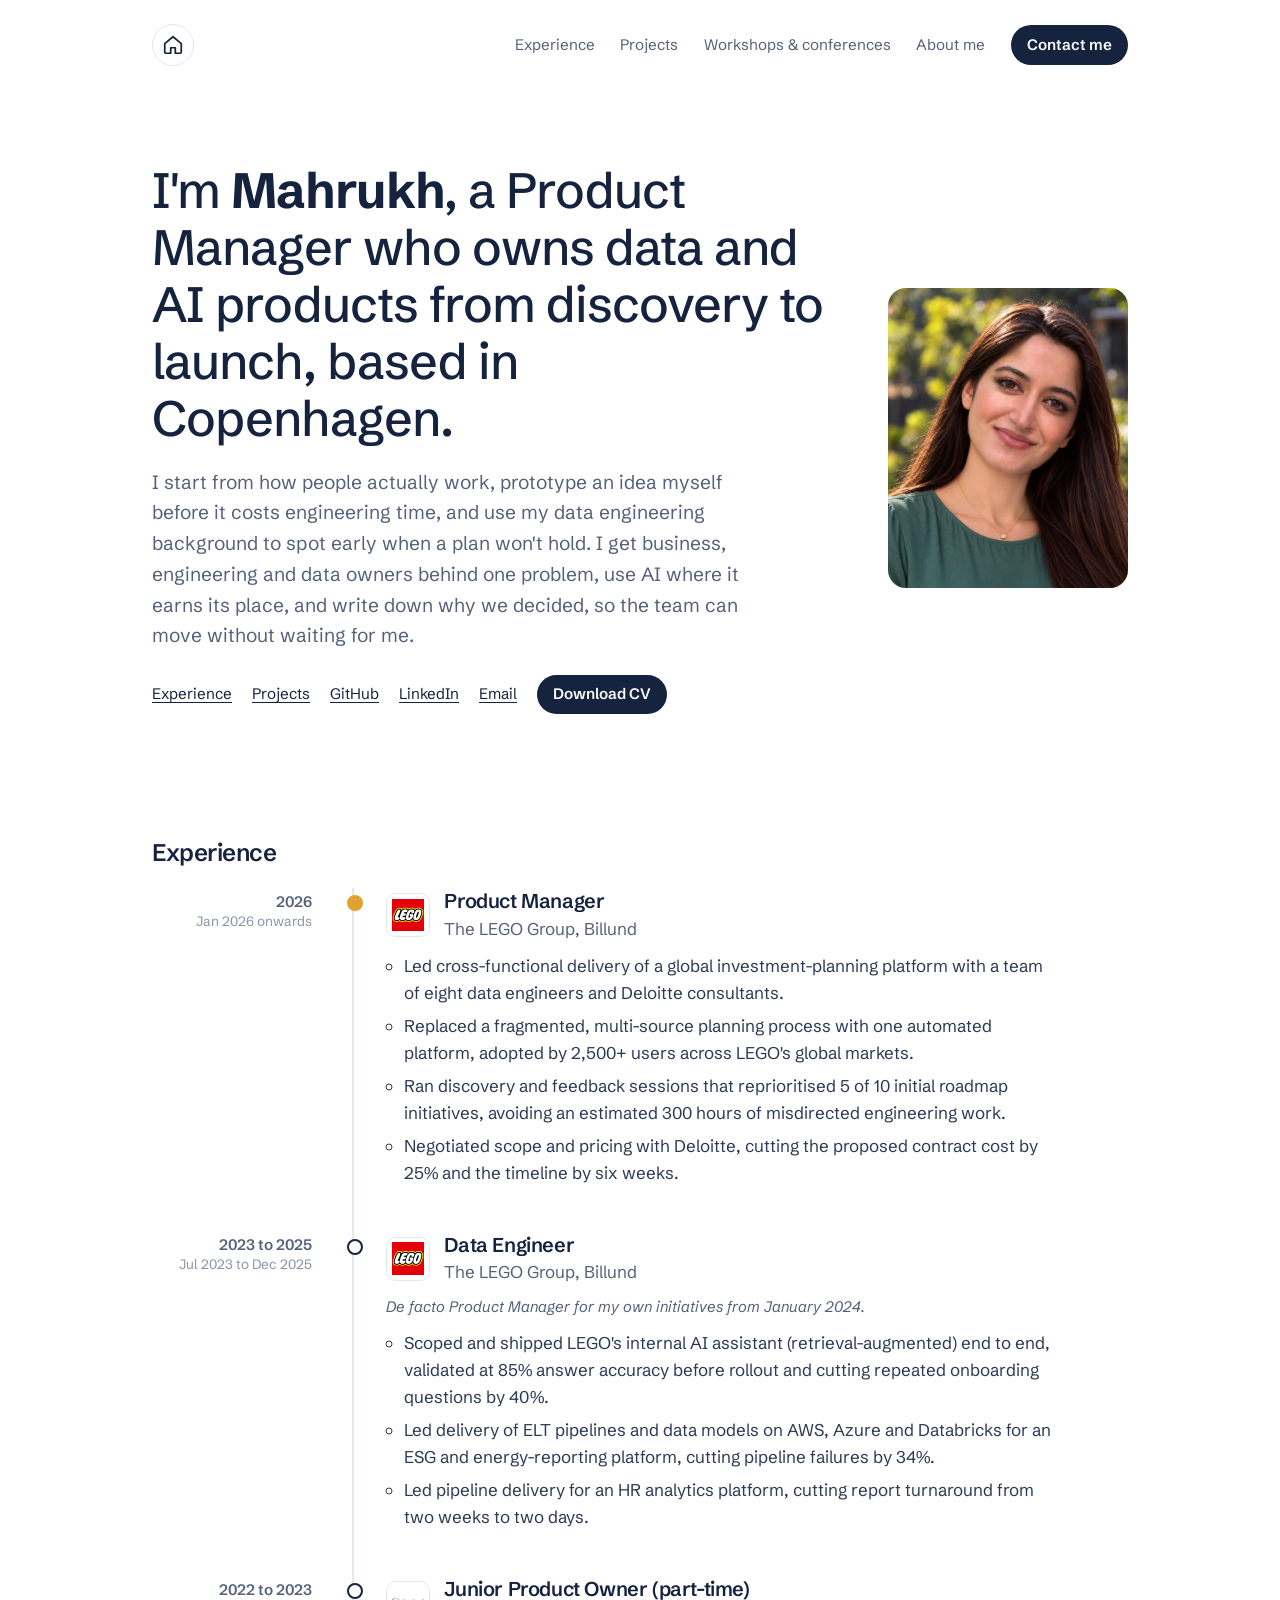
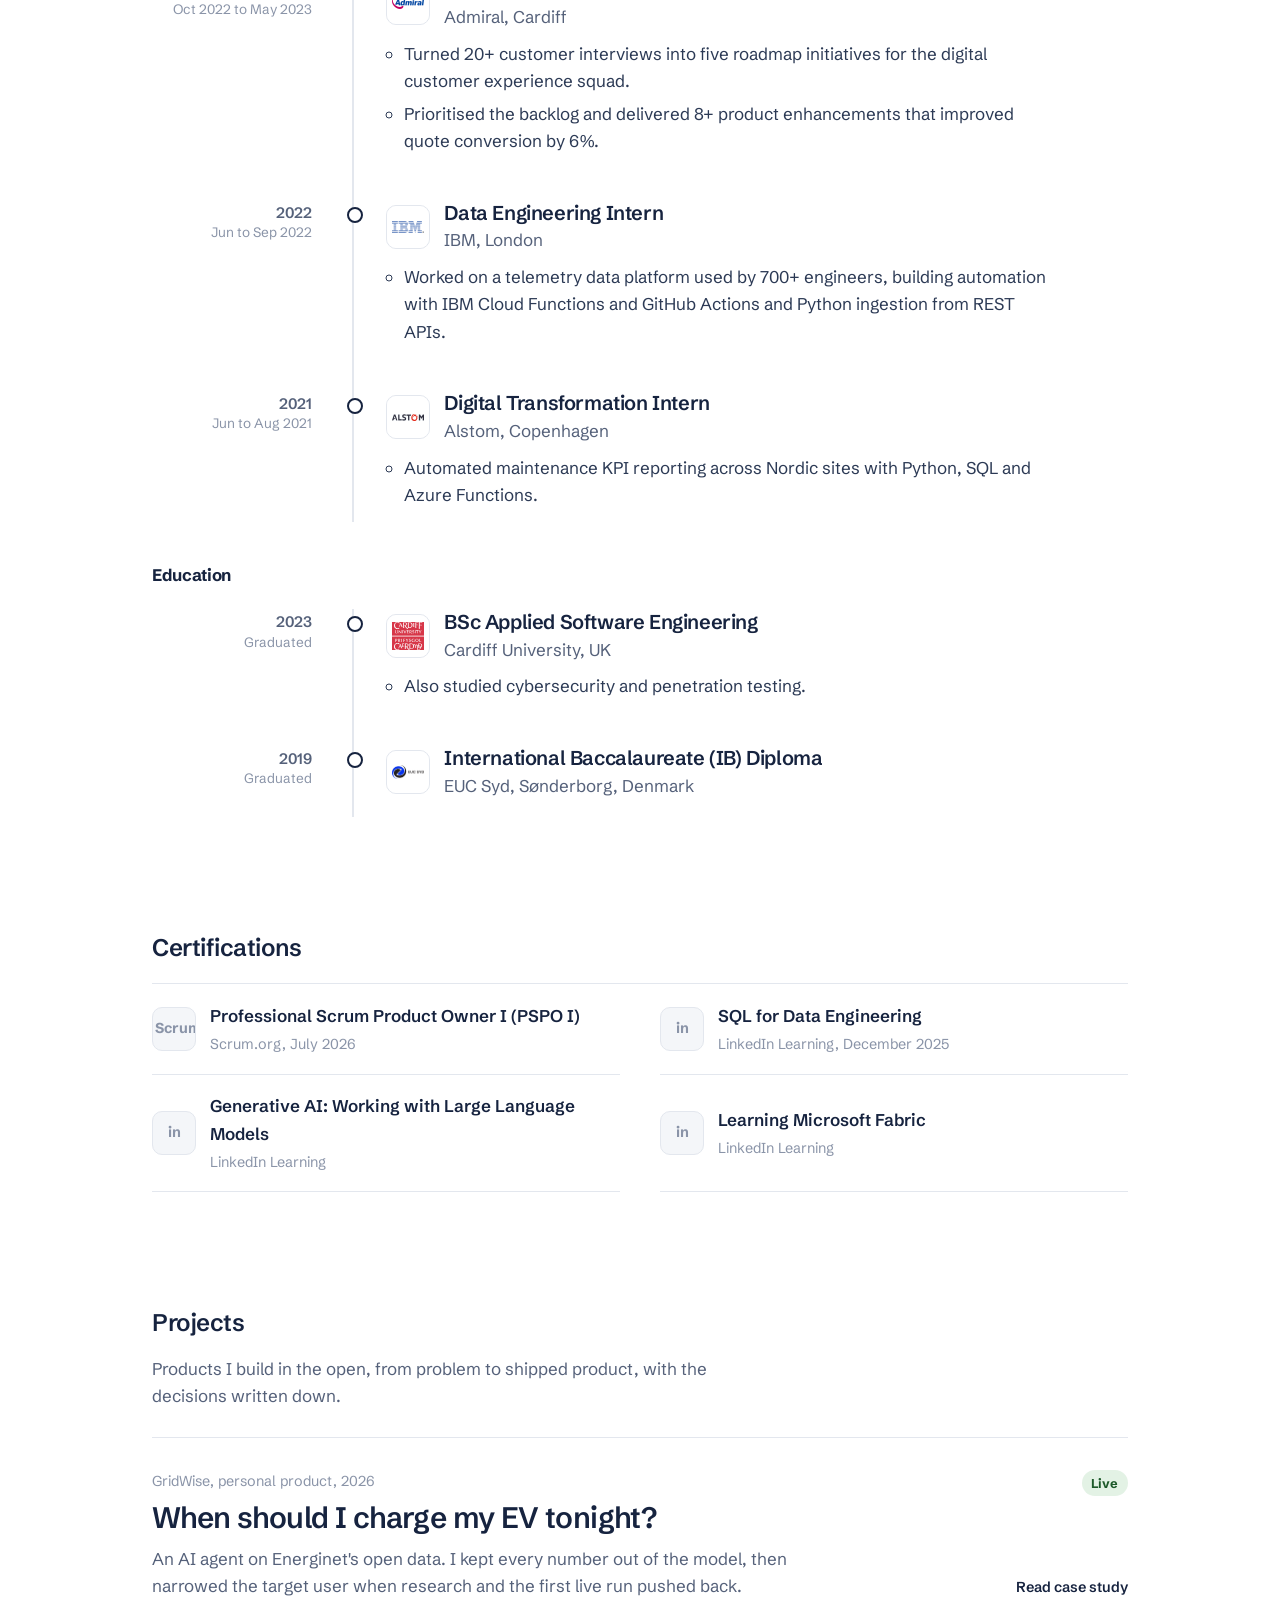
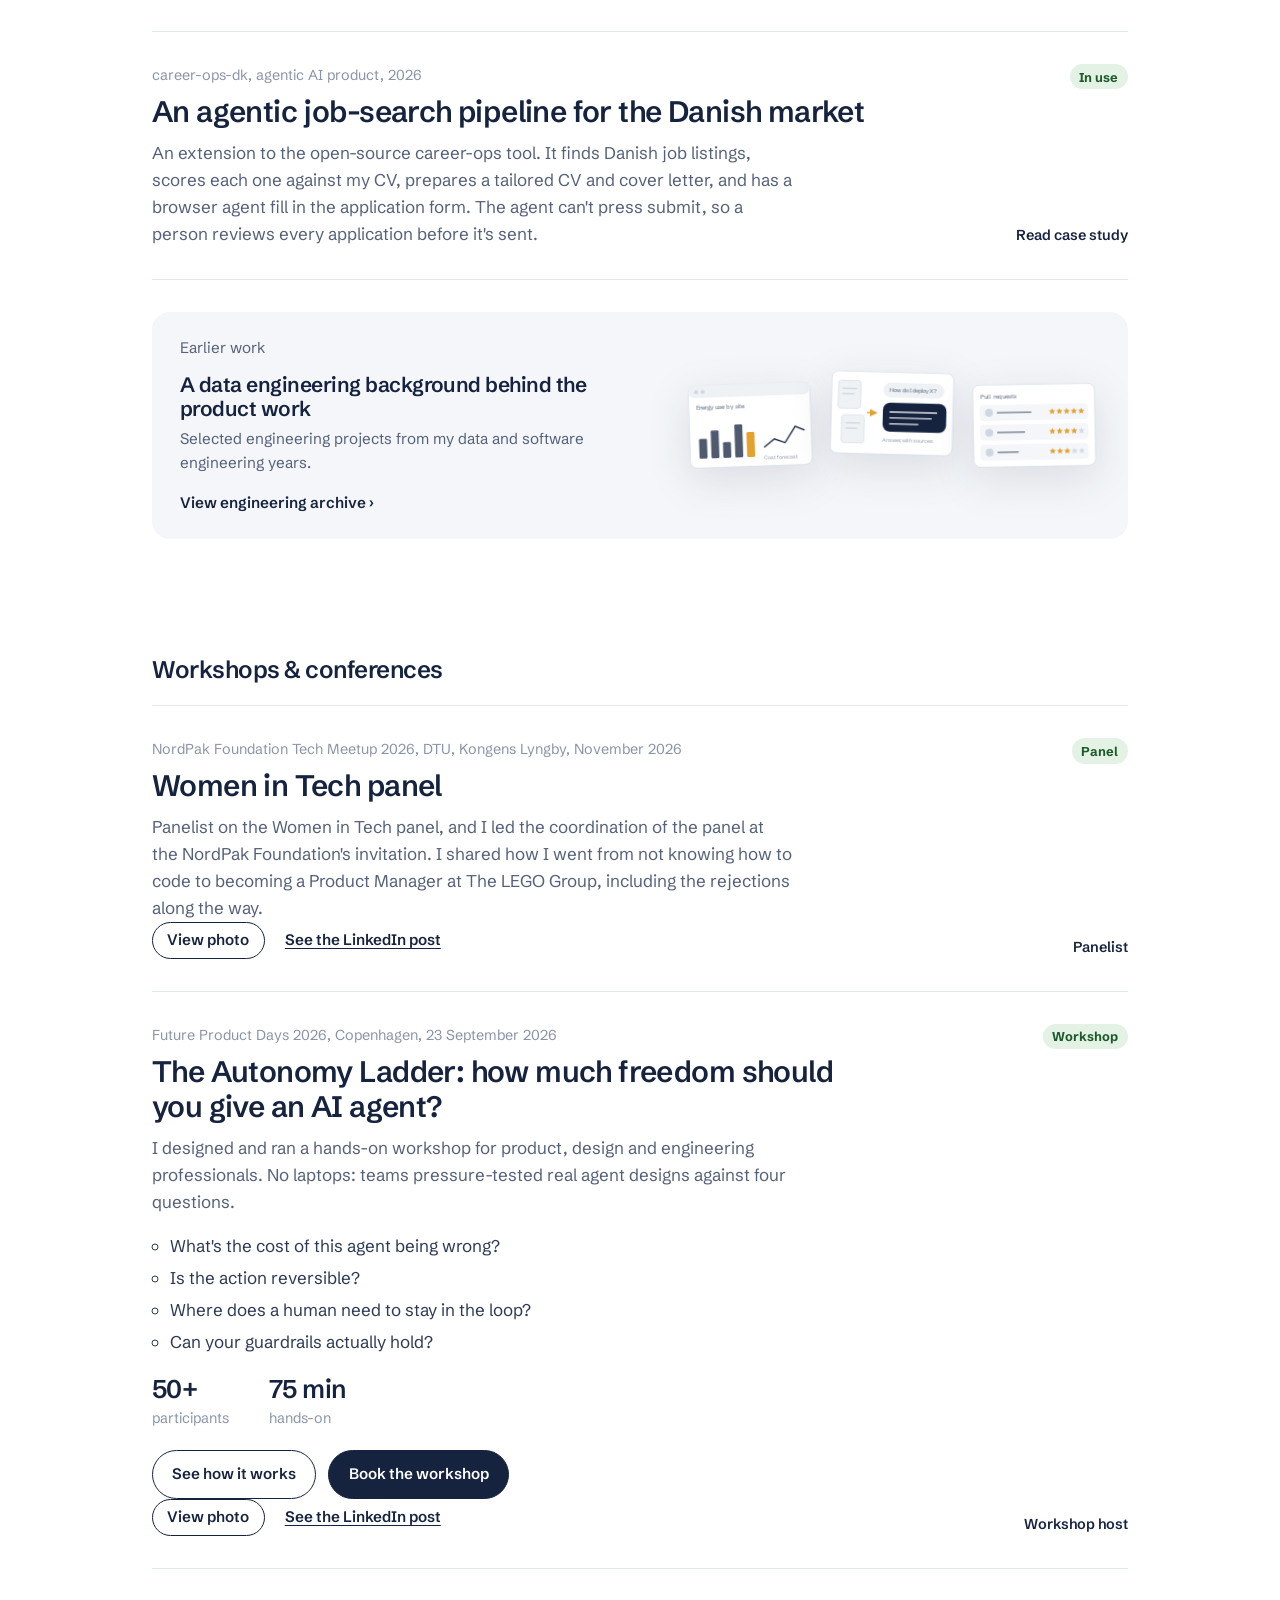
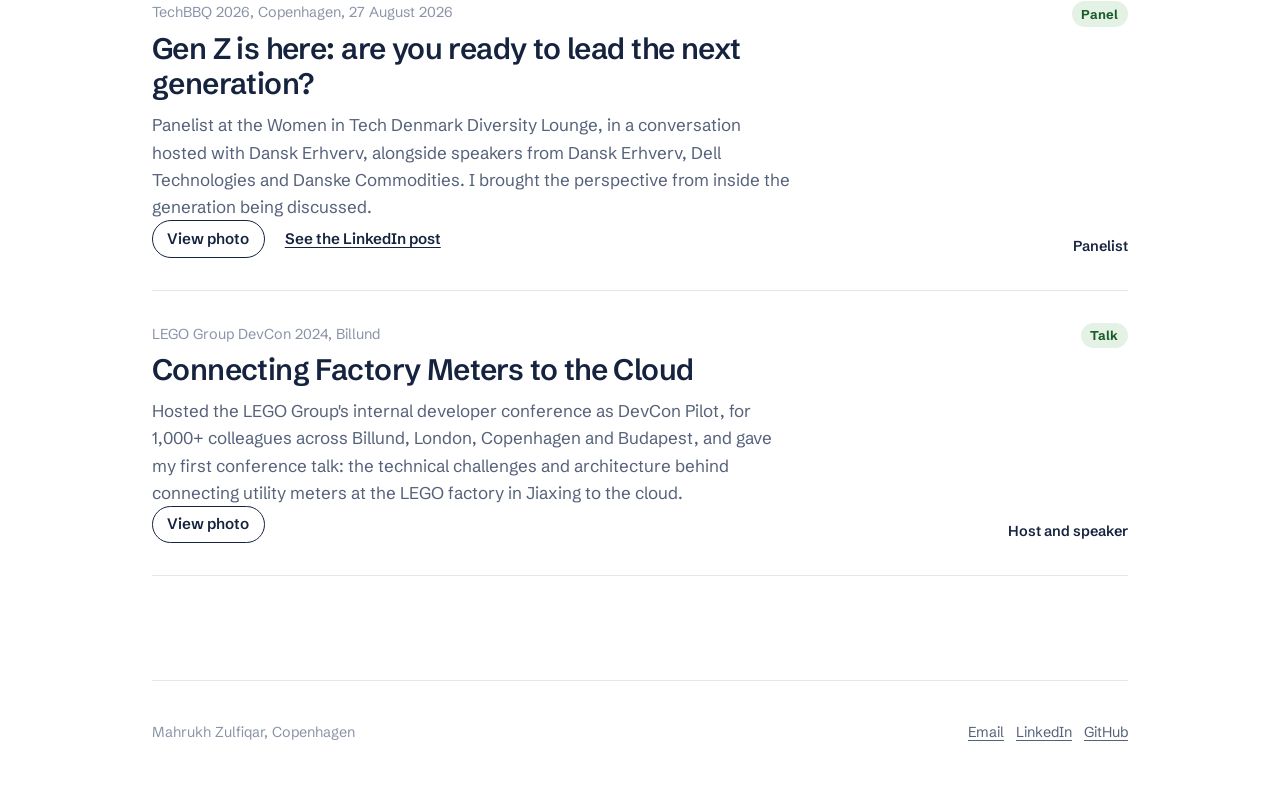
==== index.html @ 66b90000 "Event photos open on click" ====
<!DOCTYPE html>
<html lang="en">
<head>
<meta charset="utf-8">
<meta name="viewport" content="width=device-width, initial-scale=1">
<title>Mahrukh Zulfiqar, Product Manager</title>
<meta name="description" content="Mahrukh Zulfiqar: Product Manager who owns data and AI products from discovery to launch, based in Copenhagen.">
<link rel="preconnect" href="https://fonts.googleapis.com">
<link rel="preconnect" href="https://fonts.gstatic.com" crossorigin>
<link href="https://fonts.googleapis.com/css2?family=Schibsted+Grotesk:wght@400;500;600;700&display=swap" rel="stylesheet">
<link rel="stylesheet" href="style.css?v=18">
</head>
<body>
<div class="wrap">
<header class="site-head">
  <a class="home" href="index.html" aria-label="Home, Mahrukh Zulfiqar" title="Home"><svg viewBox="0 0 24 24" width="22" height="22" aria-hidden="true"><path d="M3 10.5 12 3l9 7.5V20a1 1 0 0 1-1 1h-5.5v-6h-5v6H4a1 1 0 0 1-1-1z" fill="none" stroke="currentColor" stroke-width="1.9" stroke-linejoin="round"/></svg></a>
  <nav aria-label="Main">
    <a href="index.html#experience">Experience</a>
    <a href="index.html#projects">Projects</a>
    <a href="index.html#conferences">Workshops &amp; conferences</a>
    <a href="about.html">About me</a>
    <a class="pill" href="contact.html">Contact me</a>
  </nav>
</header>
<main>
<div class="intro">
  <div>
    <h1>I'm <strong>Mahrukh</strong>, a Product Manager who owns data and AI products from discovery to launch, based in Copenhagen.</h1>
    <p>I start from how people actually work, prototype an idea myself before it costs engineering time, and use my data engineering background to spot early when a plan won't hold. I get business, engineering and data owners behind one problem, use AI where it earns its place, and write down why we decided, so the team can move without waiting for me.</p>
    <div class="social">
      <a href="#experience">Experience</a>
      <a href="#projects">Projects</a>
      <a href="https://github.com/mahrukhzulfiqar">GitHub</a>
      <a href="https://www.linkedin.com/in/mahrukhzulfiqar/">LinkedIn</a>
      <a href="mailto:mahrukzulfiqar@gmail.com">Email</a>
      <a class="cv-btn" href="cv/Mahrukh_Zulfiqar_CV.pdf" download="Mahrukh_Zulfiqar_CV.pdf">Download CV</a>
    </div>
  </div>
  <div class="portrait">
    <img src="img/mahrukh.jpg" alt="Portrait of Mahrukh Zulfiqar" onerror="this.replaceWith(Object.assign(document.createElement('span'),{className:'initials',textContent:'MZ'}))">
  </div>
</div>


<section id="experience" aria-labelledby="exp-h">
  <div class="section-title"><h2 id="exp-h">Experience</h2></div>
  <ol class="cv">
    <li class="now">
      <div class="when">2026<span>Jan 2026 onwards</span></div>
      <div class="what">
        <div class="role-head"><span class="logo" aria-hidden="true"><img src="img/logos/lego.png" alt="" onerror="this.remove()"><span class="logo-txt">LEGO</span></span><div><h3>Product Manager</h3>
        <p class="org">The LEGO Group, Billund</p></div></div>
        <ul><li>Led cross-functional delivery of a global investment-planning platform with a team of eight data engineers and Deloitte consultants.</li><li>Replaced a fragmented, multi-source planning process with one automated platform, adopted by 2,500+ users across LEGO's global markets.</li><li>Ran discovery and feedback sessions that reprioritised 5 of 10 initial roadmap initiatives, avoiding an estimated 300 hours of misdirected engineering work.</li><li>Negotiated scope and pricing with Deloitte, cutting the proposed contract cost by 25% and the timeline by six weeks.</li></ul>
      </div>
    </li>
    <li>
      <div class="when">2023 to 2025<span>Jul 2023 to Dec 2025</span></div>
      <div class="what">
        <div class="role-head"><span class="logo" aria-hidden="true"><img src="img/logos/lego.png" alt="" onerror="this.remove()"><span class="logo-txt">LEGO</span></span><div><h3>Data Engineer</h3>
        <p class="org">The LEGO Group, Billund</p></div></div>
        <p class="note">De facto Product Manager for my own initiatives from January 2024.</p><ul><li>Scoped and shipped LEGO's internal AI assistant (retrieval-augmented) end to end, validated at 85% answer accuracy before rollout and cutting repeated onboarding questions by 40%.</li><li>Led delivery of ELT pipelines and data models on AWS, Azure and Databricks for an ESG and energy-reporting platform, cutting pipeline failures by 34%.</li><li>Led pipeline delivery for an HR analytics platform, cutting report turnaround from two weeks to two days.</li></ul>
      </div>
    </li>
    <li>
      <div class="when">2022 to 2023<span>Oct 2022 to May 2023</span></div>
      <div class="what">
        <div class="role-head"><span class="logo" aria-hidden="true"><img src="img/logos/admiral.png" alt="" onerror="this.remove()"><span class="logo-txt">Admiral</span></span><div><h3>Junior Product Owner (part-time)</h3>
        <p class="org">Admiral, Cardiff</p></div></div>
        <ul><li>Turned 20+ customer interviews into five roadmap initiatives for the digital customer experience squad.</li><li>Prioritised the backlog and delivered 8+ product enhancements that improved quote conversion by 6%.</li></ul>
      </div>
    </li>
    <li>
      <div class="when">2022<span>Jun to Sep 2022</span></div>
      <div class="what">
        <div class="role-head"><span class="logo" aria-hidden="true"><img src="img/logos/ibm.png" alt="" onerror="this.remove()"><span class="logo-txt">IBM</span></span><div><h3>Data Engineering Intern</h3>
        <p class="org">IBM, London</p></div></div>
        <ul><li>Worked on a telemetry data platform used by 700+ engineers, building automation with IBM Cloud Functions and GitHub Actions and Python ingestion from REST APIs.</li></ul>
      </div>
    </li>
    <li>
      <div class="when">2021<span>Jun to Aug 2021</span></div>
      <div class="what">
        <div class="role-head"><span class="logo" aria-hidden="true"><img src="img/logos/alstom.png" alt="" onerror="this.remove()"><span class="logo-txt">Alstom</span></span><div><h3>Digital Transformation Intern</h3>
        <p class="org">Alstom, Copenhagen</p></div></div>
        <ul><li>Automated maintenance KPI reporting across Nordic sites with Python, SQL and Azure Functions.</li></ul>
      </div>
    </li>
  </ol>
  <h3 class="cv-sub">Education</h3>
  <ol class="cv">
    <li>
      <div class="when">2023<span>Graduated</span></div>
      <div class="what">
        <div class="role-head"><span class="logo" aria-hidden="true"><img src="img/logos/cardiff.png" alt="" onerror="this.remove()"><span class="logo-txt">Cardiff</span></span><div><h3>BSc Applied Software Engineering</h3>
        <p class="org">Cardiff University, UK</p></div></div>
        <ul><li>Also studied cybersecurity and penetration testing.</li></ul>
      </div>
    </li>
    <li>
      <div class="when">2019<span>Graduated</span></div>
      <div class="what">
        <div class="role-head"><span class="logo" aria-hidden="true"><img src="img/logos/eucsyd.png" alt="" onerror="this.remove()"><span class="logo-txt">EUC Syd</span></span><div><h3>International Baccalaureate (IB) Diploma</h3>
        <p class="org">EUC Syd, Sønderborg, Denmark</p></div></div>
      </div>
    </li>
  </ol>
</section>

<section id="certifications" aria-labelledby="cert-h">
  <div class="section-title"><h2 id="cert-h">Certifications</h2></div>
  <ul class="certs">
    <li><span class="logo" aria-hidden="true"><img src="img/logos/scrumorg.png" alt="" onerror="this.remove()"><span class="logo-txt">Scrum</span></span><div><strong>Professional Scrum Product Owner I (PSPO I)</strong><span>Scrum.org, July 2026</span></div></li>
    <li><span class="logo" aria-hidden="true"><img src="img/logos/linkedin-learning.png" alt="" onerror="this.remove()"><span class="logo-txt">in</span></span><div><strong>SQL for Data Engineering</strong><span>LinkedIn Learning, December 2025</span></div></li>
    <li><span class="logo" aria-hidden="true"><img src="img/logos/linkedin-learning.png" alt="" onerror="this.remove()"><span class="logo-txt">in</span></span><div><strong>Generative AI: Working with Large Language Models</strong><span>LinkedIn Learning</span></div></li>
    <li><span class="logo" aria-hidden="true"><img src="img/logos/linkedin-learning.png" alt="" onerror="this.remove()"><span class="logo-txt">in</span></span><div><strong>Learning Microsoft Fabric</strong><span>LinkedIn Learning</span></div></li>
  </ul>
</section>

<section id="projects" aria-labelledby="proj-h">
  <div class="section-title"><h2 id="proj-h">Projects</h2></div>
  <p class="lead-sm">Products I build in the open, from problem to shipped product, with the decisions written down.</p>
  <ul class="stories">
    <li class="story"><a href="gridwise.html"><div>
        <p class="meta">GridWise, personal product, 2026</p>
        <h3>When should I charge my EV tonight?</h3>
        <p>An AI agent on Energinet's open data. I kept every number out of the model, then narrowed the target user when research and the first live run pushed back.</p>
      </div>
      <div class="side"><span class="tag">Live</span><span class="go">Read case study</span></div></a></li>
    <li class="story"><a href="careerops.html"><div>
        <p class="meta">career-ops-dk, agentic AI product, 2026</p>
        <h3>An agentic job-search pipeline for the Danish market</h3>
        <p>An extension to the open-source career-ops tool. It finds Danish job listings, scores each one against my CV, prepares a tailored CV and cover letter, and has a browser agent fill in the application form. The agent can't press submit, so a person reviews every application before it's sent.</p>
      </div>
      <div class="side"><span class="tag">In use</span><span class="go">Read case study</span></div></a></li>
  </ul>

  <a class="earlier" href="engineering.html">
    <div class="earlier-text">
      <p class="earlier-label">Earlier work</p>
      <h3>A data engineering background behind the product work</h3>
      <p>Selected engineering projects from my data and software engineering years.</p>
      <span class="earlier-go">View engineering archive <span aria-hidden="true">›</span></span>
    </div>
    <div class="earlier-art" aria-hidden="true">
      <div><svg viewBox="0 0 200 140" role="img" aria-label="Sketch of an energy data dashboard"><rect x="8" y="8" width="184" height="124" rx="10" fill="#fff" stroke="#d3dce5"/><rect x="8" y="8" width="184" height="18" rx="10" fill="#eef2f5"/><circle cx="20" cy="17" r="3" fill="#cfd8e1"/><circle cx="30" cy="17" r="3" fill="#cfd8e1"/><text x="20" y="44" font-size="9" fill="#55617a" font-family="inherit">Energy use by site</text><g fill="#16233f" opacity=".75"><rect x="22" y="88" width="12" height="30" rx="2"/><rect x="40" y="76" width="12" height="42" rx="2"/><rect x="58" y="94" width="12" height="24" rx="2"/><rect x="76" y="68" width="12" height="50" rx="2"/></g><rect x="94" y="80" width="12" height="38" rx="2" fill="#e3a12f"/><polyline points="120,104 136,92 152,98 168,74 182,80" fill="none" stroke="#16233f" stroke-width="2"/><text x="120" y="122" font-size="8" fill="#8a94a8" font-family="inherit">Cost forecast</text></svg></div>
      <div><svg viewBox="0 0 200 140" role="img" aria-label="Sketch of a chatbot answering from documents"><rect x="8" y="8" width="184" height="124" rx="10" fill="#fff" stroke="#d3dce5"/><g fill="#eef2f5" stroke="#d3dce5"><rect x="18" y="22" width="34" height="42" rx="4"/><rect x="24" y="74" width="34" height="42" rx="4"/></g><g stroke="#cfd8e1" stroke-width="2"><line x1="24" y1="34" x2="46" y2="34"/><line x1="24" y1="42" x2="42" y2="42"/><line x1="30" y1="86" x2="52" y2="86"/><line x1="30" y1="94" x2="48" y2="94"/></g><path d="M62 70 h14" stroke="#e3a12f" stroke-width="2" marker-end="url(#a)"/><defs><marker id="a" markerWidth="6" markerHeight="6" refX="5" refY="3" orient="auto"><path d="M0,0 L6,3 L0,6" fill="#e3a12f"/></marker></defs><rect x="86" y="24" width="92" height="22" rx="11" fill="#eef2f5"/><text x="96" y="38" font-size="8.5" fill="#55617a" font-family="inherit">How do I deploy X?</text><rect x="86" y="54" width="96" height="44" rx="11" fill="#16233f"/><g stroke="#fff" stroke-width="2" opacity=".85"><line x1="96" y1="68" x2="168" y2="68"/><line x1="96" y1="77" x2="160" y2="77"/><line x1="96" y1="86" x2="140" y2="86"/></g><text x="86" y="114" font-size="8" fill="#8a94a8" font-family="inherit">Answer, with sources</text></svg></div>
      <div><svg viewBox="0 0 200 140" role="img" aria-label="Sketch of pull requests rated with stars"><rect x="8" y="8" width="184" height="124" rx="10" fill="#fff" stroke="#d3dce5"/><text x="20" y="28" font-size="9" fill="#55617a" font-family="inherit">Pull requests</text><rect x="18" y="38" width="164" height="24" rx="6" fill="#f4f6f9"/><circle cx="32" cy="50" r="6" fill="#cfd8e1"/><line x1="44" y1="50" x2="96" y2="50" stroke="#16233f" stroke-width="2" opacity=".6"/><path transform="translate(122,44) scale(.55)" d="M10 1l2.6 5.6 6.1.6-4.6 4.1 1.3 6L10 14.3 4.6 17.3l1.3-6L1.3 7.2l6.1-.6z" fill="#e3a12f"/><path transform="translate(133,44) scale(.55)" d="M10 1l2.6 5.6 6.1.6-4.6 4.1 1.3 6L10 14.3 4.6 17.3l1.3-6L1.3 7.2l6.1-.6z" fill="#e3a12f"/><path transform="translate(144,44) scale(.55)" d="M10 1l2.6 5.6 6.1.6-4.6 4.1 1.3 6L10 14.3 4.6 17.3l1.3-6L1.3 7.2l6.1-.6z" fill="#e3a12f"/><path transform="translate(155,44) scale(.55)" d="M10 1l2.6 5.6 6.1.6-4.6 4.1 1.3 6L10 14.3 4.6 17.3l1.3-6L1.3 7.2l6.1-.6z" fill="#e3a12f"/><path transform="translate(166,44) scale(.55)" d="M10 1l2.6 5.6 6.1.6-4.6 4.1 1.3 6L10 14.3 4.6 17.3l1.3-6L1.3 7.2l6.1-.6z" fill="#e3a12f"/><rect x="18" y="68" width="164" height="24" rx="6" fill="#f4f6f9"/><circle cx="32" cy="80" r="6" fill="#cfd8e1"/><line x1="44" y1="80" x2="86" y2="80" stroke="#16233f" stroke-width="2" opacity=".6"/><path transform="translate(122,74) scale(.55)" d="M10 1l2.6 5.6 6.1.6-4.6 4.1 1.3 6L10 14.3 4.6 17.3l1.3-6L1.3 7.2l6.1-.6z" fill="#e3a12f"/><path transform="translate(133,74) scale(.55)" d="M10 1l2.6 5.6 6.1.6-4.6 4.1 1.3 6L10 14.3 4.6 17.3l1.3-6L1.3 7.2l6.1-.6z" fill="#e3a12f"/><path transform="translate(144,74) scale(.55)" d="M10 1l2.6 5.6 6.1.6-4.6 4.1 1.3 6L10 14.3 4.6 17.3l1.3-6L1.3 7.2l6.1-.6z" fill="#e3a12f"/><path transform="translate(155,74) scale(.55)" d="M10 1l2.6 5.6 6.1.6-4.6 4.1 1.3 6L10 14.3 4.6 17.3l1.3-6L1.3 7.2l6.1-.6z" fill="#e3a12f"/><path transform="translate(166,74) scale(.55)" d="M10 1l2.6 5.6 6.1.6-4.6 4.1 1.3 6L10 14.3 4.6 17.3l1.3-6L1.3 7.2l6.1-.6z" fill="#d3dce5"/><rect x="18" y="98" width="164" height="24" rx="6" fill="#f4f6f9"/><circle cx="32" cy="110" r="6" fill="#cfd8e1"/><line x1="44" y1="110" x2="76" y2="110" stroke="#16233f" stroke-width="2" opacity=".6"/><path transform="translate(122,104) scale(.55)" d="M10 1l2.6 5.6 6.1.6-4.6 4.1 1.3 6L10 14.3 4.6 17.3l1.3-6L1.3 7.2l6.1-.6z" fill="#e3a12f"/><path transform="translate(133,104) scale(.55)" d="M10 1l2.6 5.6 6.1.6-4.6 4.1 1.3 6L10 14.3 4.6 17.3l1.3-6L1.3 7.2l6.1-.6z" fill="#e3a12f"/><path transform="translate(144,104) scale(.55)" d="M10 1l2.6 5.6 6.1.6-4.6 4.1 1.3 6L10 14.3 4.6 17.3l1.3-6L1.3 7.2l6.1-.6z" fill="#e3a12f"/><path transform="translate(155,104) scale(.55)" d="M10 1l2.6 5.6 6.1.6-4.6 4.1 1.3 6L10 14.3 4.6 17.3l1.3-6L1.3 7.2l6.1-.6z" fill="#d3dce5"/><path transform="translate(166,104) scale(.55)" d="M10 1l2.6 5.6 6.1.6-4.6 4.1 1.3 6L10 14.3 4.6 17.3l1.3-6L1.3 7.2l6.1-.6z" fill="#d3dce5"/></svg></div>
    </div>
  </a>
</section>

<section id="conferences" aria-labelledby="conf-h">
  <div class="section-title"><h2 id="conf-h">Workshops &amp; conferences</h2></div>
  <ul class="stories">
    <li class="story" data-photo="img/events/nordpak.jpg" data-alt="Mahrukh on stage at the Women in Tech panel, NordPak Foundation Tech Meetup, DTU"><div><div>
        <p class="meta">NordPak Foundation Tech Meetup 2026, DTU, Kongens Lyngby, November 2026</p>
        <h3>Women in Tech panel</h3>
        <p>Panelist on the Women in Tech panel, and I led the coordination of the panel at the NordPak Foundation's invitation. I shared how I went from not knowing how to code to becoming a Product Manager at The LEGO Group, including the rejections along the way.</p>
        <p class="post-link"><button type="button" class="photo-btn">View photo</button><a href="https://www.linkedin.com/feed/update/urn:li:activity:7529898995314360321/">See the LinkedIn post</a></p>
      </div>
      <div class="side"><span class="tag">Panel</span><span class="go">Panelist</span></div></div></li>
    <li class="story story-rich" data-photo="img/events/fpd.jpg" data-alt="The Autonomy Ladder workshop at Future Product Days 2026"><div>
      <div>
        <p class="meta">Future Product Days 2026, Copenhagen, 23 September 2026</p>
        <h3>The Autonomy Ladder: how much freedom should you give an AI agent?</h3>
        <p>I designed and ran a hands-on workshop for product, design and engineering professionals. No laptops: teams pressure-tested real agent designs against four questions.</p>
        <ul class="questions">
          <li>What's the cost of this agent being wrong?</li>
          <li>Is the action reversible?</li>
          <li>Where does a human need to stay in the loop?</li>
          <li>Can your guardrails actually hold?</li>
        </ul>
        <div class="mini-numbers">
          <div><strong>50+</strong><span>participants</span></div>
          <div><strong>75 min</strong><span>hands-on</span></div>
        </div>
        <div class="btns"><a class="btn" href="workshops.html">See how it works</a><a class="btn primary" href="contact.html">Book the workshop</a></div>
        <p class="post-link"><button type="button" class="photo-btn">View photo</button><a href="https://www.linkedin.com/feed/update/urn:li:activity:7493644122365272065/">See the LinkedIn post</a></p>
      </div>
      <div class="side"><span class="tag">Workshop</span><span class="go">Workshop host</span></div>
    </div></li>
    <li class="story" data-photo="img/events/techbbq.jpg" data-alt="Gen Z panel at the Women in Tech Denmark Diversity Lounge, TechBBQ 2026"><div><div>
        <p class="meta">TechBBQ 2026, Copenhagen, 27 August 2026</p>
        <h3>Gen Z is here: are you ready to lead the next generation?</h3>
        <p>Panelist at the Women in Tech Denmark Diversity Lounge, in a conversation hosted with Dansk Erhverv, alongside speakers from Dansk Erhverv, Dell Technologies and Danske Commodities. I brought the perspective from inside the generation being discussed.</p>
        <p class="post-link"><button type="button" class="photo-btn">View photo</button><a href="https://www.linkedin.com/feed/update/urn:li:activity:7498002271469871105/">See the LinkedIn post</a></p>
      </div>
      <div class="side"><span class="tag">Panel</span><span class="go">Panelist</span></div></div></li>
    <li class="story" data-photo="img/events/devcon.jpg" data-alt="Mahrukh hosting LEGO Group DevCon 2024"><div><div>
        <p class="meta">LEGO Group DevCon 2024, Billund</p>
        <h3>Connecting Factory Meters to the Cloud</h3>
        <p>Hosted the LEGO Group's internal developer conference as DevCon Pilot, for 1,000+ colleagues across Billund, London, Copenhagen and Budapest, and gave my first conference talk: the technical challenges and architecture behind connecting utility meters at the LEGO factory in Jiaxing to the cloud.</p>
        <p class="post-link"><button type="button" class="photo-btn">View photo</button></p>
      </div>
      <div class="side"><span class="tag">Talk</span><span class="go">Host and speaker</span></div></div></li>
  </ul>
</section>



</main>
<footer class="site-foot">
  <p>Mahrukh Zulfiqar, Copenhagen</p>
  <p><a href="mailto:mahrukzulfiqar@gmail.com">Email</a> &nbsp; <a href="https://www.linkedin.com/in/mahrukhzulfiqar/">LinkedIn</a> &nbsp; <a href="https://github.com/mahrukhzulfiqar">GitHub</a></p>
</footer>
</div>
<dialog id="photo-box" aria-label="Event photo"><button type="button" class="photo-close" aria-label="Close">&times;</button><img alt=""></dialog>
<script>
(function(){
  var box=document.getElementById('photo-box'), im=box.querySelector('img');
  function open(li){ im.src=li.dataset.photo; im.alt=li.dataset.alt||''; box.showModal(); }
  document.querySelectorAll('li[data-photo]').forEach(function(li){
    li.classList.add('has-photo');
    li.addEventListener('click',function(e){ if(e.target.closest('a')) return; open(li); });
  });
  box.addEventListener('click',function(e){ if(e.target===box||e.target.closest('.photo-close')) box.close(); });
})();
</script>
</body>
</html>
---- style.css ----
/* Mahrukh Zulfiqar portfolio, v4: editorial, white, navy ink, amber only for live energy data */
:root {
  --ink: #16233f;
  --ink-soft: #55617a;
  --ink-faint: #8a94a8;
  --bg: #ffffff;
  --tint: #f4f6f9;
  --line: #e3e7ee;
  --amber: #e3a12f;
  --night: #b9c9d8;
  --measure: 38rem;
  --font: "Schibsted Grotesk", "Helvetica Neue", Arial, sans-serif;
}
* { box-sizing: border-box; }
html { -webkit-text-size-adjust: 100%; scroll-behavior: smooth; }
@media (prefers-reduced-motion: reduce) { html { scroll-behavior: auto; } }
body { margin: 0; background: var(--bg); color: var(--ink); font-family: var(--font); font-size: 1.0625rem; line-height: 1.6; }
a { color: var(--ink); text-decoration-thickness: 1px; text-underline-offset: 0.2em; }
a:hover { text-decoration-thickness: 2px; }
a:focus-visible { outline: 3px solid var(--amber); outline-offset: 3px; border-radius: 4px; }
h1, h2, h3 { letter-spacing: -0.02em; font-weight: 600; }
.wrap { max-width: 64rem; margin: 0 auto; padding: 0 1.5rem; }

/* live grid ticker */
.ticker { background: var(--ink); color: #dfe6ef; font-size: 0.82rem; }
.ticker .wrap { max-width: none; display: flex; justify-content: center; gap: 2rem; align-items: center; min-height: 2.25rem; overflow-x: auto; white-space: nowrap; scrollbar-width: none; }
.ticker .wrap::-webkit-scrollbar { display: none; }
.ticker .live-tag { display: inline-flex; align-items: center; gap: 0.45rem; font-weight: 700; color: #fff; }
.ticker .dot { width: 7px; height: 7px; border-radius: 50%; background: var(--amber); }
.ticker b { color: #fff; font-weight: 700; }
.ticker .hl { color: var(--amber); font-weight: 700; }
.ticker a { color: #dfe6ef; }
@media (prefers-reduced-motion: no-preference) {
  .ticker .dot { animation: pulse 2.4s ease-in-out infinite; }
  @keyframes pulse { 0%, 100% { opacity: 1; } 50% { opacity: 0.3; } }
}

/* header */
.site-head { display: flex; justify-content: space-between; align-items: center; padding: 1.5rem 0; gap: 1rem; flex-wrap: wrap; }
.site-head .name { font-weight: 700; text-decoration: none; }
.site-head nav { display: flex; align-items: center; gap: 1.6rem; font-size: 0.95rem; flex-wrap: wrap; }
.site-head nav a { text-decoration: none; color: var(--ink-soft); }
.site-head nav a:hover, .site-head nav a[aria-current="page"] { color: var(--ink); }
.site-head nav a[aria-current="page"] { font-weight: 600; }
.pill { background: var(--ink); color: #fff !important; padding: 0.5rem 1rem; border-radius: 999px; font-weight: 600; }
.pill:hover { background: #24365c; }

/* intro (home) */
.intro { display: grid; grid-template-columns: minmax(0, 1fr) 15rem; gap: 4rem; align-items: center; padding: 4.5rem 0 4rem; }
.intro h1 { font-size: clamp(2.1rem, 4.6vw, 3.1rem); line-height: 1.15; margin: 0 0 1.25rem; font-weight: 500; }
.intro h1 strong { font-weight: 700; }
.intro p { color: var(--ink-soft); font-size: 1.2rem; max-width: var(--measure); margin: 0 0 1rem; }
.social { display: flex; gap: 1.25rem; margin-top: 1.5rem; font-size: 0.95rem; }
.portrait { width: 15rem; aspect-ratio: 4 / 5; border-radius: 18px; overflow: hidden; background: var(--tint); display: grid; place-items: center; }
.portrait img { width: 100%; height: 100%; object-fit: cover; object-position: 50% 30%; display: block; }
.portrait .initials { font-size: 3.5rem; font-weight: 700; color: var(--ink-faint); letter-spacing: 0.02em; }

/* page head */
.page-head { padding: 4rem 0 2rem; max-width: 44rem; }
.page-head .label { color: var(--ink-faint); font-size: 0.95rem; margin: 0 0 0.75rem; }
.page-head h1 { font-size: clamp(2.2rem, 5vw, 3.2rem); line-height: 1.1; margin: 0 0 1rem; font-weight: 500; }
.page-head p { color: var(--ink-soft); font-size: 1.15rem; margin: 0; }

/* section */
section { padding: 3.5rem 0; }
.section-title { display: flex; justify-content: space-between; align-items: baseline; gap: 1rem; margin-bottom: 1rem; }
.section-title h2 { font-size: 1.5rem; margin: 0; font-weight: 600; }
.section-title a { font-size: 0.95rem; color: var(--ink-soft); }

/* story list (Lorenzo-style) */
.stories { list-style: none; margin: 0; padding: 0; border-top: 1px solid var(--line); }
.story { border-bottom: 1px solid var(--line); }
.story > a, .story > div { display: grid; grid-template-columns: minmax(0, 1fr) 13rem; gap: 2rem; padding: 2rem 0; text-decoration: none; }
.story .meta { color: var(--ink-faint); font-size: 0.9rem; margin: 0 0 0.4rem; }
.story h3 { font-size: clamp(1.4rem, 2.6vw, 1.85rem); line-height: 1.2; margin: 0 0 0.6rem; font-weight: 600; }
.story p { color: var(--ink-soft); margin: 0; max-width: 40rem; }
.story .side { display: flex; flex-direction: column; justify-content: space-between; align-items: flex-end; text-align: right; font-size: 0.9rem; color: var(--ink-faint); gap: 1rem; }
.story .go { color: var(--ink); font-weight: 600; }
.story > a:hover h3 { text-decoration: underline; text-decoration-thickness: 2px; text-underline-offset: 0.18em; }
.story .tag { display: inline-block; font-size: 0.8rem; font-weight: 700; padding: 0.15rem 0.6rem; border-radius: 999px; background: #e3f2e5; color: #1d5a2a; }
.story .tag.soon { background: var(--tint); color: var(--ink-soft); }

/* index columns (Schaffner-style) */
.index { display: grid; grid-template-columns: repeat(3, minmax(0, 1fr)); gap: 2.5rem; border-top: 1px solid var(--line); padding-top: 2rem; }
.index h2 { font-size: 0.95rem; font-weight: 700; margin: 0 0 0.75rem; letter-spacing: 0; }
.index ul { list-style: none; margin: 0; padding: 0; }
.index li { margin: 0 0 0.6rem; line-height: 1.4; }
.index li span { display: block; color: var(--ink-faint); font-size: 0.9rem; }

/* feature image */
.shot { margin: 0 0 1rem; background: var(--tint); border-radius: 18px; padding: 2.5rem 2.5rem 0; overflow: hidden; }
.shot img { width: 100%; max-width: 46rem; margin: 0 auto; display: block; border-radius: 10px 10px 0 0; box-shadow: 0 20px 50px -25px rgba(22, 35, 63, 0.5); }

/* workshop numbers */
.numbers { display: grid; grid-template-columns: repeat(3, minmax(0, 1fr)); border-top: 1px solid var(--line); border-bottom: 1px solid var(--line); margin: 0 0 2.5rem; }
.numbers div { padding: 1.5rem 0; }
.numbers div + div { border-left: 1px solid var(--line); padding-left: 1.5rem; }
.numbers strong { display: block; font-size: clamp(1.8rem, 4vw, 2.6rem); font-weight: 600; letter-spacing: -0.02em; line-height: 1.1; }
.numbers span { color: var(--ink-soft); font-size: 0.95rem; }

/* definition rows */
.rows { margin: 0; border-top: 1px solid var(--line); }
.rows > div { display: grid; grid-template-columns: 13rem minmax(0, 1fr); gap: 2rem; padding: 1.25rem 0; border-bottom: 1px solid var(--line); }
.rows dt { font-weight: 600; }
.rows dd { margin: 0; color: var(--ink-soft); max-width: 40rem; }

/* principles */
.principles { list-style: none; margin: 0; padding: 0; border-top: 1px solid var(--line); counter-reset: none; }
.principles li { display: grid; grid-template-columns: 13rem minmax(0, 1fr); gap: 2rem; padding: 1.75rem 0; border-bottom: 1px solid var(--line); }
.principles h3 { font-size: 1.2rem; margin: 0; line-height: 1.3; }
.principles p { margin: 0; color: var(--ink-soft); max-width: 40rem; }

/* buttons */
.btns { display: flex; flex-wrap: wrap; gap: 0.75rem; margin-top: 1.75rem; }
.btn { display: inline-block; padding: 0.7rem 1.2rem; border-radius: 999px; border: 1.5px solid var(--ink); text-decoration: none; font-weight: 600; font-size: 0.95rem; }
.btn.primary { background: var(--ink); color: #fff; }
.btn:hover { background: var(--ink); color: #fff; }
.btn.primary:hover { background: #24365c; }

/* closing contact */
.closing { background: var(--tint); border-radius: 24px; padding: 3.5rem; margin: 2rem 0 0; }
.closing h2 { font-size: clamp(1.8rem, 4vw, 2.6rem); line-height: 1.15; margin: 0 0 0.75rem; font-weight: 500; max-width: 20ch; }
.closing p { color: var(--ink-soft); margin: 0; max-width: var(--measure); font-size: 1.1rem; }

/* contact page */
.contact-list { list-style: none; margin: 0; padding: 0; border-top: 1px solid var(--line); }
.contact-list li a { display: flex; justify-content: space-between; align-items: baseline; gap: 1rem; padding: 1.5rem 0; border-bottom: 1px solid var(--line); text-decoration: none; }
.contact-list strong { font-size: clamp(1.4rem, 3vw, 2rem); font-weight: 600; letter-spacing: -0.02em; }
.contact-list span { color: var(--ink-soft); }
.contact-list li a:hover strong { text-decoration: underline; text-decoration-thickness: 2px; text-underline-offset: 0.18em; }

/* article (case study) */
.article { max-width: 42rem; }
.article h2 { font-size: 1.45rem; margin: 3rem 0 0.75rem; }
.article p, .article li { color: #2c3a55; }
.article blockquote { margin: 1.5rem 0; padding: 0.25rem 0 0.25rem 1.25rem; border-left: 3px solid var(--amber); }
.article table { border-collapse: collapse; width: 100%; font-size: 0.95rem; margin: 1rem 0; }
.article th, .article td { text-align: left; vertical-align: top; padding: 0.7rem 0.75rem 0.7rem 0; border-bottom: 1px solid var(--line); }
figure { margin: 1.5rem 0; }
figcaption { font-size: 0.85rem; color: var(--ink-faint); margin-top: 0.5rem; }
.day svg { width: 100%; height: auto; display: block; }
.wide { max-width: 46rem; }

.site-foot { display: flex; justify-content: space-between; gap: 1rem; flex-wrap: wrap; padding: 2.5rem 0 3rem; margin-top: 3rem; border-top: 1px solid var(--line); color: var(--ink-faint); font-size: 0.9rem; }
.site-foot p { margin: 0; }
.site-foot a { color: var(--ink-soft); }

@media (max-width: 52rem) {
  .intro { grid-template-columns: 1fr; gap: 2rem; padding: 2.5rem 0 2.5rem; }
  .portrait { width: 9rem; order: -1; }
  .story > a, .story > div { grid-template-columns: 1fr; gap: 0.75rem; }
  .story .side { flex-direction: row; align-items: center; text-align: left; justify-content: flex-start; gap: 1.5rem; }
  .index { grid-template-columns: 1fr; gap: 1.75rem; }
  .rows > div, .principles li { grid-template-columns: 1fr; gap: 0.35rem; }
  .numbers { grid-template-columns: 1fr; }
  .numbers div + div { border-left: 0; border-top: 1px solid var(--line); padding-left: 0; }
  .closing { padding: 2rem 1.5rem; }
  .shot { padding: 1.25rem 1.25rem 0; }
}
.links { display: flex; flex-wrap: wrap; gap: 0.75rem; margin: 1.5rem 0; }
.article .sub { color: var(--ink-soft); font-size: 1.15rem; }
.article h1 { font-size: clamp(2rem, 5vw, 3rem); line-height: 1.1; margin: 0 0 1rem; font-weight: 500; }
.back { font-size: 0.95rem; color: var(--ink-soft); }

@media (max-width: 70rem) { .ticker .wrap { justify-content: flex-start; } }
.numbers + .rows { border-top: 0; }

/* CV timeline */
.cv { list-style: none; margin: 0; padding: 0; }
.cv > li { display: grid; grid-template-columns: 10rem minmax(0, 1fr); gap: 2.5rem; }
.cv .when { padding-top: 0.15rem; text-align: right; color: var(--ink-soft); font-weight: 600; font-size: 0.95rem; line-height: 1.4; }
.cv .when span { display: block; font-weight: 400; color: var(--ink-faint); font-size: 0.85rem; }
.cv .what { position: relative; border-left: 2px solid var(--line); padding: 0 0 2.5rem 2rem; }
.cv > li:last-child .what { padding-bottom: 0.5rem; }
.cv .what::before { content: ""; position: absolute; left: -7px; top: 0.45rem; width: 12px; height: 12px; border-radius: 50%; background: var(--bg); border: 2px solid var(--ink); }
.cv > li.now .what::before { background: var(--amber); border-color: var(--amber); }
.cv h3 { font-size: 1.25rem; margin: 0; line-height: 1.3; }
.cv .org { color: var(--ink-soft); margin: 0.1rem 0 0.6rem; }
.cv ul { margin: 0; padding-left: 1.1rem; color: #2c3a55; max-width: 42rem; }
.cv ul li { margin-bottom: 0.35rem; }
.cv .note { font-size: 0.95rem; color: var(--ink-soft); margin: 0 0 0.6rem; font-style: italic; }
.cv-sub { font-size: 1.05rem; font-weight: 700; margin: 2.5rem 0 1.25rem; }
@media (max-width: 52rem) {
  .cv > li { grid-template-columns: 1fr; gap: 0.35rem; }
  .cv .when { text-align: left; }
  .cv .what { padding-bottom: 2rem; }
}
section[id] { scroll-margin-top: 1rem; }
.lead-sm { color: var(--ink-soft); max-width: var(--measure); margin: -0.25rem 0 1.75rem; }

/* Earlier work card (homepage) */
.earlier { display: grid; grid-template-columns: minmax(0, 0.9fr) minmax(0, 1.4fr); gap: 2.5rem; align-items: center; margin-top: 2.5rem; padding: 2.5rem; border-radius: 24px; background: var(--tint); text-decoration: none; transition: background 0.2s; }
.earlier:hover { background: #edf0f5; }
.earlier-label { color: var(--ink-soft); margin: 0 0 0.6rem; font-size: 1.05rem; }
.earlier h3 { font-size: clamp(1.5rem, 2.8vw, 2.1rem); line-height: 1.15; margin: 0 0 0.75rem; font-weight: 600; letter-spacing: -0.025em; }
.earlier p { color: var(--ink-soft); margin: 0 0 1.25rem; max-width: 26rem; }
.earlier-go { font-weight: 600; }
.earlier:hover .earlier-go { text-decoration: underline; text-decoration-thickness: 2px; text-underline-offset: 0.2em; }
.earlier-art { display: grid; grid-template-columns: repeat(3, minmax(0, 1fr)); gap: 1rem; }
.earlier-art div { transform: rotate(-2deg); }
.earlier-art div:nth-child(2) { transform: translateY(-0.75rem) rotate(1.5deg); }
.earlier-art div:nth-child(3) { transform: rotate(-1deg); }
.earlier-art svg { width: 100%; height: auto; display: block; filter: drop-shadow(0 12px 20px rgba(22, 35, 63, 0.12)); font-family: var(--font); }
@media (prefers-reduced-motion: reduce) { .earlier { transition: none; } }
@media (max-width: 52rem) {
  .earlier { grid-template-columns: 1fr; padding: 1.75rem; }
}
.stack { display: flex; flex-wrap: wrap; gap: 0.4rem; margin-top: 0.75rem; padding: 0; list-style: none; }
.stack li { font-size: 0.8rem; padding: 0.15rem 0.6rem; border-radius: 999px; background: var(--tint); color: var(--ink-soft); }

/* About me */
.about { display: grid; grid-template-columns: minmax(0, 1.4fr) minmax(0, 1fr); gap: 3.5rem; }
.about-main p { margin: 0 0 1.1rem; color: #2c3a55; max-width: var(--measure); font-size: 1.1rem; }
.about-facts { margin: 0; border-top: 1px solid var(--line); }
.about-facts > div { padding: 0.9rem 0; border-bottom: 1px solid var(--line); }
.about-facts dt { font-weight: 600; font-size: 0.9rem; color: var(--ink-faint); }
.about-facts dd { margin: 0.2rem 0 0; }
.quotes { display: grid; grid-template-columns: repeat(2, minmax(0, 1fr)); gap: 1.25rem; margin-top: 2.5rem; }
.quotes figure { margin: 0; background: var(--tint); border-radius: 18px; padding: 1.75rem; }
.quotes blockquote { margin: 0 0 1rem; font-size: 1.1rem; line-height: 1.5; }
.quotes blockquote::before { content: "\201C"; color: var(--amber); font-weight: 700; margin-right: 0.1em; }
.quotes blockquote::after { content: "\201D"; color: var(--amber); font-weight: 700; }
.quotes figcaption { color: var(--ink-soft); font-size: 0.9rem; margin: 0; }

/* certifications */
.certs { list-style: none; margin: 0; padding: 0; display: grid; grid-template-columns: repeat(2, minmax(0, 1fr)); gap: 0 2.5rem; border-top: 1px solid var(--line); }
.certs li { padding: 1.1rem 0; border-bottom: 1px solid var(--line); }
.certs strong { display: block; font-weight: 600; }
.certs span { color: var(--ink-faint); font-size: 0.9rem; }

/* rich story (workshop inside conferences) */
.story-rich > div { cursor: default; }
.questions { margin: 1rem 0; padding-left: 1.1rem; color: #2c3a55; }
.questions li { margin-bottom: 0.3rem; }
.mini-numbers { display: flex; flex-wrap: wrap; gap: 2.5rem; margin: 1.25rem 0; }
.mini-numbers strong { display: block; font-size: 1.6rem; font-weight: 600; letter-spacing: -0.02em; line-height: 1.1; }
.mini-numbers span { color: var(--ink-faint); font-size: 0.9rem; }
.story-rich .btns { margin-top: 1.25rem; }

@media (max-width: 52rem) {
  .about, .quotes, .certs { grid-template-columns: 1fr; }
  .about { gap: 2rem; }
}

/* smaller contact and earlier-work boxes */
.closing { padding: 2rem 2.25rem; border-radius: 18px; }
.closing h2 { font-size: 1.5rem; margin-bottom: 0.5rem; }
.contact-list li a { padding: 0.85rem 0; }
.contact-list strong { font-size: 1.1rem; }
.contact-list span { font-size: 0.95rem; }
.earlier { padding: 1.5rem 1.75rem; gap: 2rem; margin-top: 2rem; border-radius: 18px; grid-template-columns: minmax(0, 1fr) minmax(0, 1.1fr); }
.earlier-label { font-size: 0.9rem; margin-bottom: 0.35rem; }
.earlier h3 { font-size: 1.3rem; margin-bottom: 0.4rem; }
.earlier p { font-size: 0.95rem; margin-bottom: 0.75rem; }
.earlier-go { font-size: 0.95rem; }
.earlier-art { gap: 0.6rem; max-width: 26rem; justify-self: end; }

/* company badges / logos */
.role-head { display: flex; gap: 0.9rem; align-items: center; margin-bottom: 0.6rem; }
.role-head .org { margin: 0.05rem 0 0; }
.logo { position: relative; flex: none; width: 2.75rem; height: 2.75rem; border-radius: 10px; background: var(--tint); border: 1px solid var(--line); display: grid; place-items: center; overflow: hidden; }
.logo img { position: absolute; inset: 0; width: 100%; height: 100%; object-fit: contain; padding: 0.3rem; background: #fff; }
.logo-txt { font-size: 0.6rem; font-weight: 700; color: var(--ink-soft); text-align: center; line-height: 1.1; padding: 0 0.15rem; }
.certs li { display: flex; gap: 0.9rem; align-items: center; }

/* case study (Lorenzo-style) */
.cs { padding-top: 2.5rem; }
.cs .meta-line { color: var(--ink-faint); margin: 1.5rem 0 0.5rem; }
.cs h1 { font-size: clamp(2.2rem, 5vw, 3.2rem); line-height: 1.08; margin: 0 0 0.75rem; font-weight: 600; letter-spacing: -0.03em; }
.cs .sub { font-size: 1.25rem; color: var(--ink-soft); margin: 0 0 1.5rem; }
.cs-meta { display: flex; flex-wrap: wrap; gap: 0.5rem 2.5rem; margin: 0 0 0.5rem; padding: 1rem 0; border-top: 1px solid var(--line); border-bottom: 1px solid var(--line); }
.cs-meta dt { font-size: 0.85rem; color: var(--ink-faint); }
.cs-meta dd { margin: 0; font-weight: 600; }
.cs h2 { font-size: 1.6rem; margin: 3.25rem 0 0.9rem; font-weight: 600; letter-spacing: -0.02em; }
.cs h3 { font-size: 1.2rem; margin: 2rem 0 0.6rem; }
.cs p, .cs li { font-size: 1.06rem; line-height: 1.7; }
.cs ul { padding-left: 1.2rem; }
.cs li { margin-bottom: 0.45rem; }
.cs table td:first-child { font-weight: 600; width: 34%; }
.chosen { display: inline-block; margin-top: 0.35rem; font-size: 0.75rem; font-weight: 700; padding: 0.1rem 0.55rem; border-radius: 999px; background: #e3f2e5; color: #1d5a2a; }
.note-small { font-size: 0.95rem !important; color: var(--ink-soft) !important; }
.related { list-style: none; padding: 0 !important; border-top: 1px solid var(--line); }
.related li { border-bottom: 1px solid var(--line); margin: 0 !important; }
.related a { display: block; padding: 0.9rem 0; text-decoration: none; font-weight: 600; }
.related a:hover { text-decoration: underline; }

/* CV download button in intro links */
.social { align-items: center; flex-wrap: wrap; row-gap: 0.75rem; }
.intro > div { min-width: 0; }
.social a.cv-btn { text-decoration: none; padding: 0.45rem 1rem; border-radius: 999px; background: var(--ink); color: #fff; font-weight: 600; }
.social a.cv-btn:hover { background: #24365c; color: #fff; }
.all-recs { margin: 0.5rem 0 0; font-weight: 600; }
figcaption a { color: inherit; }
.contact-page { padding: 4.5rem 0 3rem; max-width: 46rem; }
.contact-page h1 { font-size: clamp(2.2rem, 5vw, 3rem); font-weight: 600; letter-spacing: -0.02em; margin: 0 0 0.75rem; }
.contact-page .contact-list { margin-top: 2.25rem; }
.site-head .home { display: inline-grid; place-items: center; width: 2.6rem; height: 2.6rem; border-radius: 999px; border: 1.5px solid var(--line); color: var(--ink); }
.site-head .home:hover { background: var(--tint); border-color: var(--ink); }
.site-head .home:focus-visible { outline: 2px solid var(--amber, #e3a12f); outline-offset: 2px; }
.event-photo { display: block; width: 100%; max-width: 34rem; aspect-ratio: 16 / 9; object-fit: cover; border-radius: 12px; margin: 0 0 1rem; background: var(--tint); }
.post-link { margin: 0.75rem 0 0; font-size: 0.95rem; font-weight: 600; }
/* event photos: open on click */
li.has-photo > div { cursor: pointer; }
.post-link { display: flex; gap: 1.25rem; align-items: center; flex-wrap: wrap; }
.photo-btn { font: inherit; font-weight: 600; font-size: 0.95rem; padding: 0.35rem 0.9rem; border-radius: 999px; border: 1.5px solid var(--ink); background: transparent; color: var(--ink); cursor: pointer; }
.photo-btn:hover { background: var(--ink); color: #fff; }
#photo-box { padding: 0; border: 0; border-radius: 14px; max-width: min(92vw, 60rem); background: #000; overflow: visible; }
#photo-box::backdrop { background: rgba(22, 35, 63, 0.75); }
#photo-box img { display: block; max-width: min(92vw, 60rem); max-height: 85vh; border-radius: 14px; }
.photo-close { position: absolute; top: -0.9rem; right: -0.9rem; width: 2.2rem; height: 2.2rem; border-radius: 999px; border: 0; background: #fff; color: var(--ink); font-size: 1.4rem; line-height: 1; cursor: pointer; box-shadow: 0 2px 8px rgba(0,0,0,.25); }
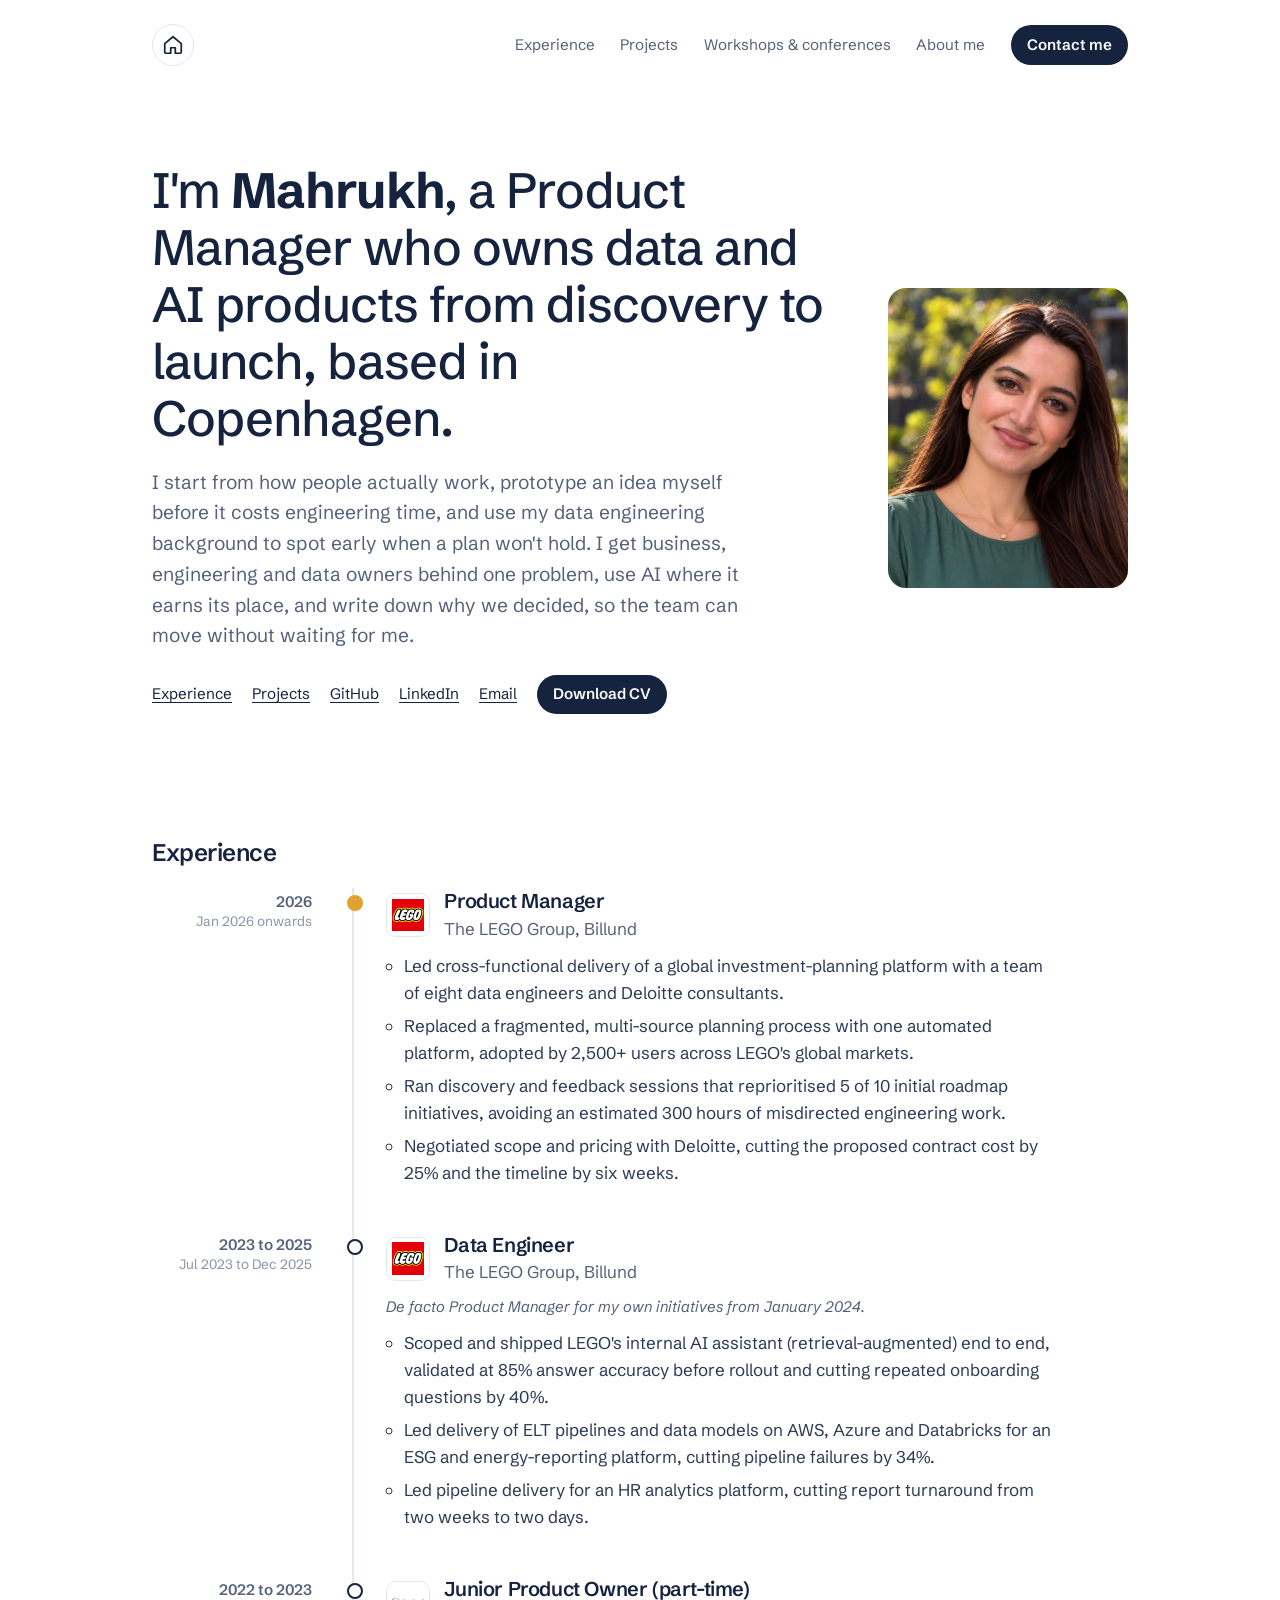
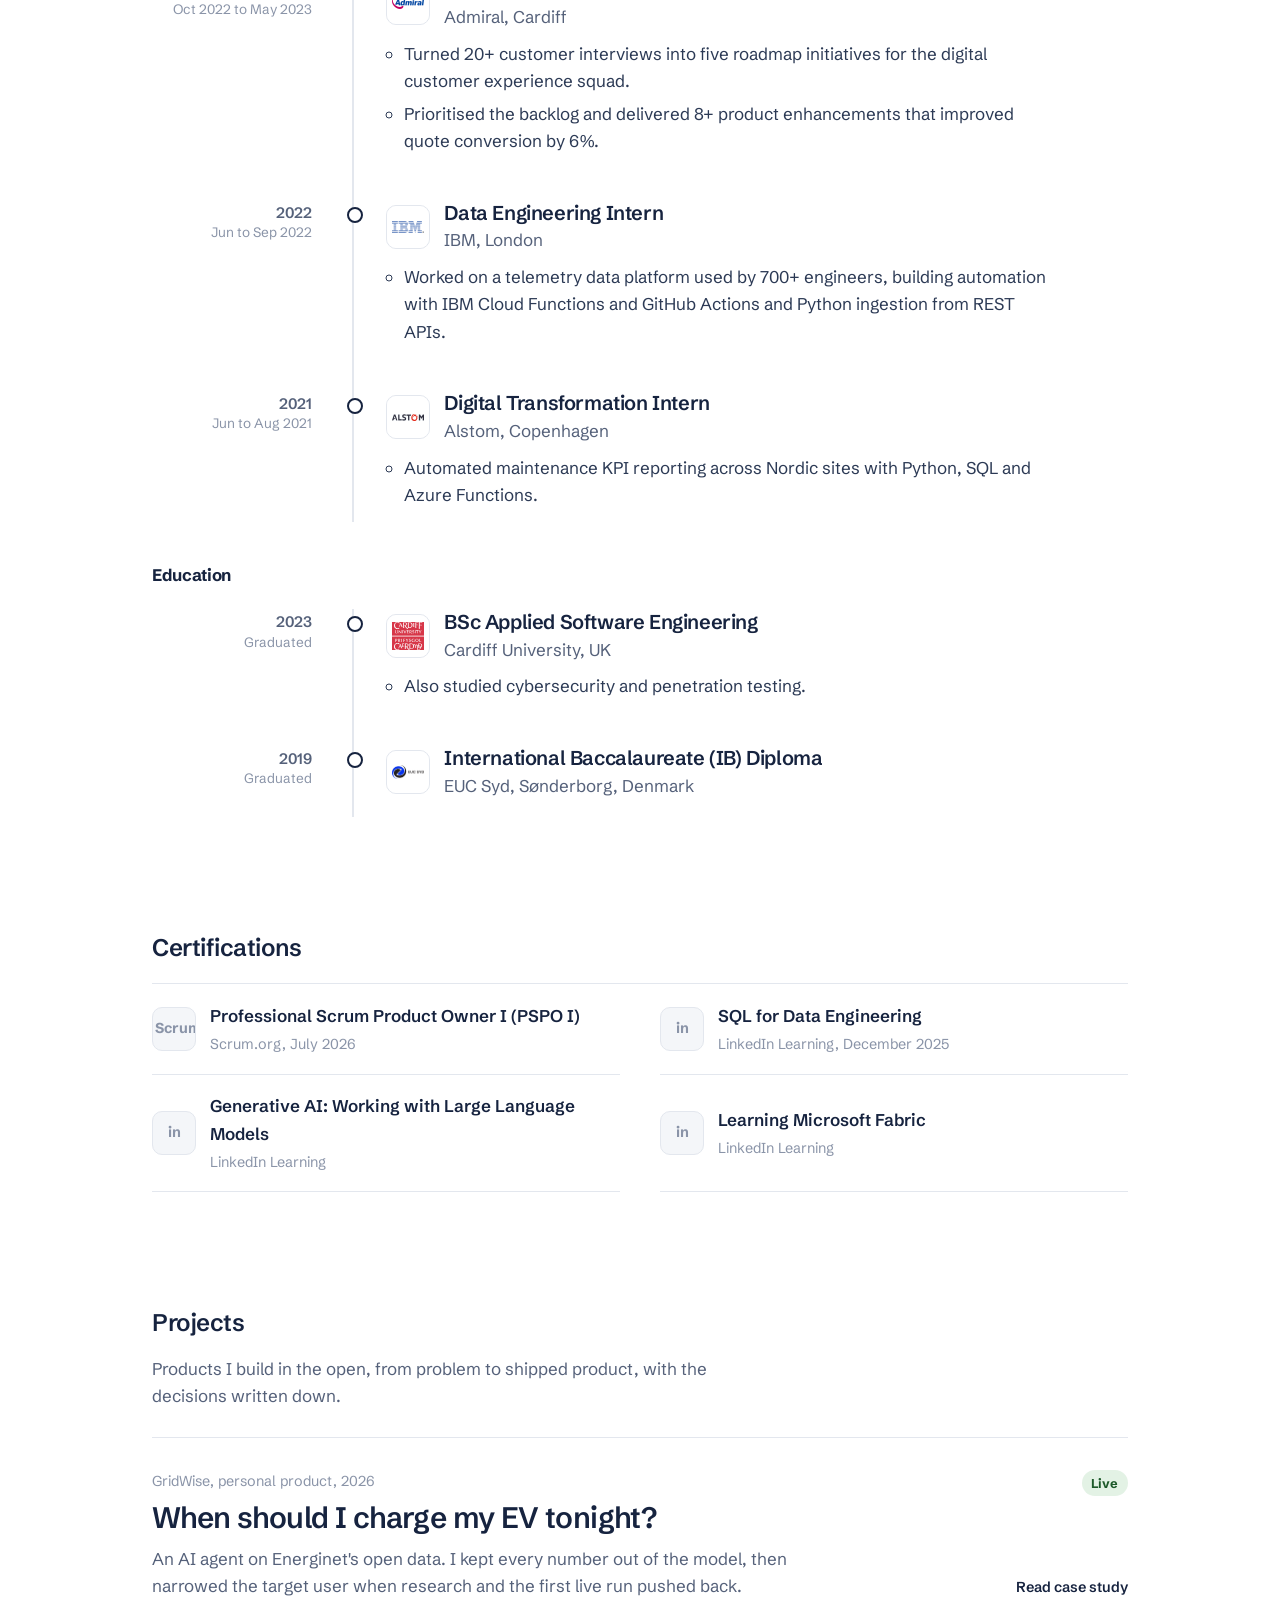
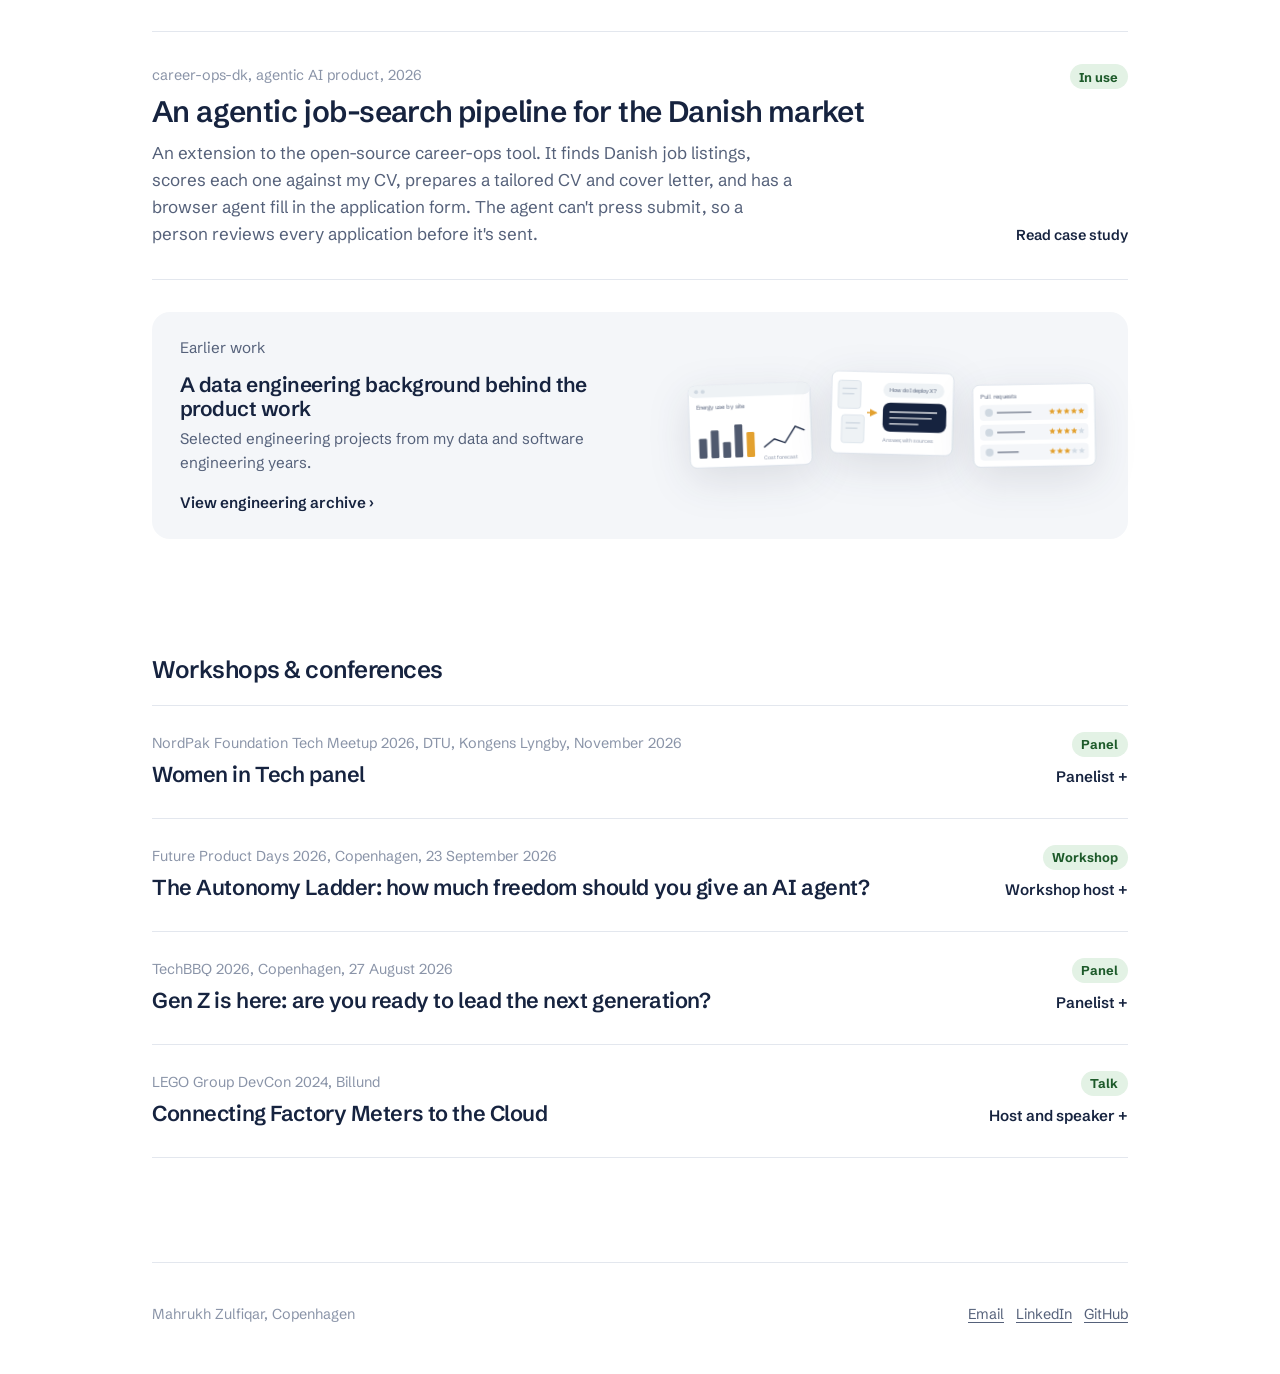
==== commit 988fe947: "Events open on click" ====
--- a/index.html
+++ b/index.html
@@ -8,7 +8,7 @@
 <link rel="preconnect" href="https://fonts.googleapis.com">
 <link rel="preconnect" href="https://fonts.gstatic.com" crossorigin>
 <link href="https://fonts.googleapis.com/css2?family=Schibsted+Grotesk:wght@400;500;600;700&display=swap" rel="stylesheet">
-<link rel="stylesheet" href="style.css?v=18">
+<link rel="stylesheet" href="style.css?v=19">
 </head>
 <body>
 <div class="wrap">
@@ -151,18 +151,28 @@
 
 <section id="conferences" aria-labelledby="conf-h">
   <div class="section-title"><h2 id="conf-h">Workshops &amp; conferences</h2></div>
-  <ul class="stories">
-    <li class="story" data-photo="img/events/nordpak.jpg" data-alt="Mahrukh on stage at the Women in Tech panel, NordPak Foundation Tech Meetup, DTU"><div><div>
-        <p class="meta">NordPak Foundation Tech Meetup 2026, DTU, Kongens Lyngby, November 2026</p>
-        <h3>Women in Tech panel</h3>
+  <ul class="events">
+    <li><details class="event">
+      <summary>
+        <div><p class="meta">NordPak Foundation Tech Meetup 2026, DTU, Kongens Lyngby, November 2026</p><h3>Women in Tech panel</h3></div>
+        <div class="side"><span class="tag">Panel</span><span class="go">Panelist</span></div>
+      </summary>
+      <div class="event-body">
+        <img src="img/events/nordpak.jpg" alt="Mahrukh with fellow panelists at the NordPak Foundation Tech Meetup, DTU" loading="lazy" onerror="this.remove()">
+        <div>
         <p>Panelist on the Women in Tech panel, and I led the coordination of the panel at the NordPak Foundation's invitation. I shared how I went from not knowing how to code to becoming a Product Manager at The LEGO Group, including the rejections along the way.</p>
-        <p class="post-link"><button type="button" class="photo-btn">View photo</button><a href="https://www.linkedin.com/feed/update/urn:li:activity:7529898995314360321/">See the LinkedIn post</a></p>
-      </div>
-      <div class="side"><span class="tag">Panel</span><span class="go">Panelist</span></div></div></li>
-    <li class="story story-rich" data-photo="img/events/fpd.jpg" data-alt="The Autonomy Ladder workshop at Future Product Days 2026"><div>
-      <div>
-        <p class="meta">Future Product Days 2026, Copenhagen, 23 September 2026</p>
-        <h3>The Autonomy Ladder: how much freedom should you give an AI agent?</h3>
+        <p class="post-link"><a href="https://www.linkedin.com/feed/update/urn:li:activity:7529898995314360321/">See the LinkedIn post</a></p>
+        </div>
+      </div>
+    </details></li>
+    <li><details class="event">
+      <summary>
+        <div><p class="meta">Future Product Days 2026, Copenhagen, 23 September 2026</p><h3>The Autonomy Ladder: how much freedom should you give an AI agent?</h3></div>
+        <div class="side"><span class="tag">Workshop</span><span class="go">Workshop host</span></div>
+      </summary>
+      <div class="event-body">
+        <img src="img/events/fpd.jpg" alt="The Autonomy Ladder workshop at Future Product Days 2026" loading="lazy" onerror="this.remove()">
+        <div>
         <p>I designed and ran a hands-on workshop for product, design and engineering professionals. No laptops: teams pressure-tested real agent designs against four questions.</p>
         <ul class="questions">
           <li>What's the cost of this agent being wrong?</li>
@@ -174,25 +184,36 @@
           <div><strong>50+</strong><span>participants</span></div>
           <div><strong>75 min</strong><span>hands-on</span></div>
         </div>
-        <div class="btns"><a class="btn" href="workshops.html">See how it works</a><a class="btn primary" href="contact.html">Book the workshop</a></div>
-        <p class="post-link"><button type="button" class="photo-btn">View photo</button><a href="https://www.linkedin.com/feed/update/urn:li:activity:7493644122365272065/">See the LinkedIn post</a></p>
-      </div>
-      <div class="side"><span class="tag">Workshop</span><span class="go">Workshop host</span></div>
-    </div></li>
-    <li class="story" data-photo="img/events/techbbq.jpg" data-alt="Gen Z panel at the Women in Tech Denmark Diversity Lounge, TechBBQ 2026"><div><div>
-        <p class="meta">TechBBQ 2026, Copenhagen, 27 August 2026</p>
-        <h3>Gen Z is here: are you ready to lead the next generation?</h3>
+        <p class="post-link"><a href="workshops.html">How the workshop works</a> <a href="contact.html">Book it for your team</a></p>
+        <p class="post-link"><a href="https://www.linkedin.com/feed/update/urn:li:activity:7493644122365272065/">See the LinkedIn post</a></p>
+        </div>
+      </div>
+    </details></li>
+    <li><details class="event">
+      <summary>
+        <div><p class="meta">TechBBQ 2026, Copenhagen, 27 August 2026</p><h3>Gen Z is here: are you ready to lead the next generation?</h3></div>
+        <div class="side"><span class="tag">Panel</span><span class="go">Panelist</span></div>
+      </summary>
+      <div class="event-body">
+        <img src="img/events/techbbq.jpg" alt="Gen Z panel at the Women in Tech Denmark Diversity Lounge, TechBBQ 2026" loading="lazy" onerror="this.remove()">
+        <div>
         <p>Panelist at the Women in Tech Denmark Diversity Lounge, in a conversation hosted with Dansk Erhverv, alongside speakers from Dansk Erhverv, Dell Technologies and Danske Commodities. I brought the perspective from inside the generation being discussed.</p>
-        <p class="post-link"><button type="button" class="photo-btn">View photo</button><a href="https://www.linkedin.com/feed/update/urn:li:activity:7498002271469871105/">See the LinkedIn post</a></p>
-      </div>
-      <div class="side"><span class="tag">Panel</span><span class="go">Panelist</span></div></div></li>
-    <li class="story" data-photo="img/events/devcon.jpg" data-alt="Mahrukh hosting LEGO Group DevCon 2024"><div><div>
-        <p class="meta">LEGO Group DevCon 2024, Billund</p>
-        <h3>Connecting Factory Meters to the Cloud</h3>
+        <p class="post-link"><a href="https://www.linkedin.com/feed/update/urn:li:activity:7498002271469871105/">See the LinkedIn post</a></p>
+        </div>
+      </div>
+    </details></li>
+    <li><details class="event">
+      <summary>
+        <div><p class="meta">LEGO Group DevCon 2024, Billund</p><h3>Connecting Factory Meters to the Cloud</h3></div>
+        <div class="side"><span class="tag">Talk</span><span class="go">Host and speaker</span></div>
+      </summary>
+      <div class="event-body">
+        <img src="img/events/devcon.jpg" alt="Mahrukh at LEGO Group DevCon 2024" loading="lazy" onerror="this.remove()">
+        <div>
         <p>Hosted the LEGO Group's internal developer conference as DevCon Pilot, for 1,000+ colleagues across Billund, London, Copenhagen and Budapest, and gave my first conference talk: the technical challenges and architecture behind connecting utility meters at the LEGO factory in Jiaxing to the cloud.</p>
-        <p class="post-link"><button type="button" class="photo-btn">View photo</button></p>
-      </div>
-      <div class="side"><span class="tag">Talk</span><span class="go">Host and speaker</span></div></div></li>
+        </div>
+      </div>
+    </details></li>
   </ul>
 </section>
 
@@ -204,17 +225,5 @@
   <p><a href="mailto:mahrukzulfiqar@gmail.com">Email</a> &nbsp; <a href="https://www.linkedin.com/in/mahrukhzulfiqar/">LinkedIn</a> &nbsp; <a href="https://github.com/mahrukhzulfiqar">GitHub</a></p>
 </footer>
 </div>
-<dialog id="photo-box" aria-label="Event photo"><button type="button" class="photo-close" aria-label="Close">&times;</button><img alt=""></dialog>
-<script>
-(function(){
-  var box=document.getElementById('photo-box'), im=box.querySelector('img');
-  function open(li){ im.src=li.dataset.photo; im.alt=li.dataset.alt||''; box.showModal(); }
-  document.querySelectorAll('li[data-photo]').forEach(function(li){
-    li.classList.add('has-photo');
-    li.addEventListener('click',function(e){ if(e.target.closest('a')) return; open(li); });
-  });
-  box.addEventListener('click',function(e){ if(e.target===box||e.target.closest('.photo-close')) box.close(); });
-})();
-</script>
 </body>
 </html>
--- a/style.css
+++ b/style.css
@@ -308,3 +308,23 @@
 #photo-box::backdrop { background: rgba(22, 35, 63, 0.75); }
 #photo-box img { display: block; max-width: min(92vw, 60rem); max-height: 85vh; border-radius: 14px; }
 .photo-close { position: absolute; top: -0.9rem; right: -0.9rem; width: 2.2rem; height: 2.2rem; border-radius: 999px; border: 0; background: #fff; color: var(--ink); font-size: 1.4rem; line-height: 1; cursor: pointer; box-shadow: 0 2px 8px rgba(0,0,0,.25); }
+/* events: title only, expand for photo, description and link */
+.events { list-style: none; margin: 0; padding: 0; border-top: 1px solid var(--line); }
+.events > li { border-bottom: 1px solid var(--line); }
+.event summary { list-style: none; cursor: pointer; display: grid; grid-template-columns: minmax(0,1fr) auto; gap: 1.5rem; align-items: start; padding: 1.6rem 0; }
+.event summary::-webkit-details-marker { display: none; }
+.event summary h3 { margin: 0.2rem 0 0; font-size: 1.35rem; }
+.event summary .meta { margin: 0; }
+.event summary .side { display: flex; flex-direction: column; align-items: flex-end; gap: 0.5rem; }
+.event summary .go::after { content: " +"; }
+.event[open] summary .go::after { content: " \2212"; }
+.event summary:hover h3 { text-decoration: underline; text-underline-offset: 3px; }
+.event summary:focus-visible { outline: 2px solid #e3a12f; outline-offset: 4px; border-radius: 6px; }
+.event-body { display: grid; grid-template-columns: minmax(0, 22rem) minmax(0, 1fr); gap: 2rem; padding: 0 0 2rem; }
+.event-body img { width: 100%; border-radius: 12px; display: block; }
+.event-body p:first-child { margin-top: 0; }
+.event-body .post-link a + a { margin-left: 1.25rem; }
+@media (max-width: 52rem) { .event-body { grid-template-columns: 1fr; } .event summary { grid-template-columns: 1fr; } .event summary .side { flex-direction: row; align-items: center; } }
+.event .tag { display: inline-block; font-size: 0.8rem; font-weight: 700; padding: 0.15rem 0.6rem; border-radius: 999px; background: #e3f2e5; color: #1d5a2a; }
+.event .go { color: var(--ink); font-weight: 600; font-size: 0.95rem; }
+.event .meta { color: var(--ink-faint); font-size: 0.9rem; }
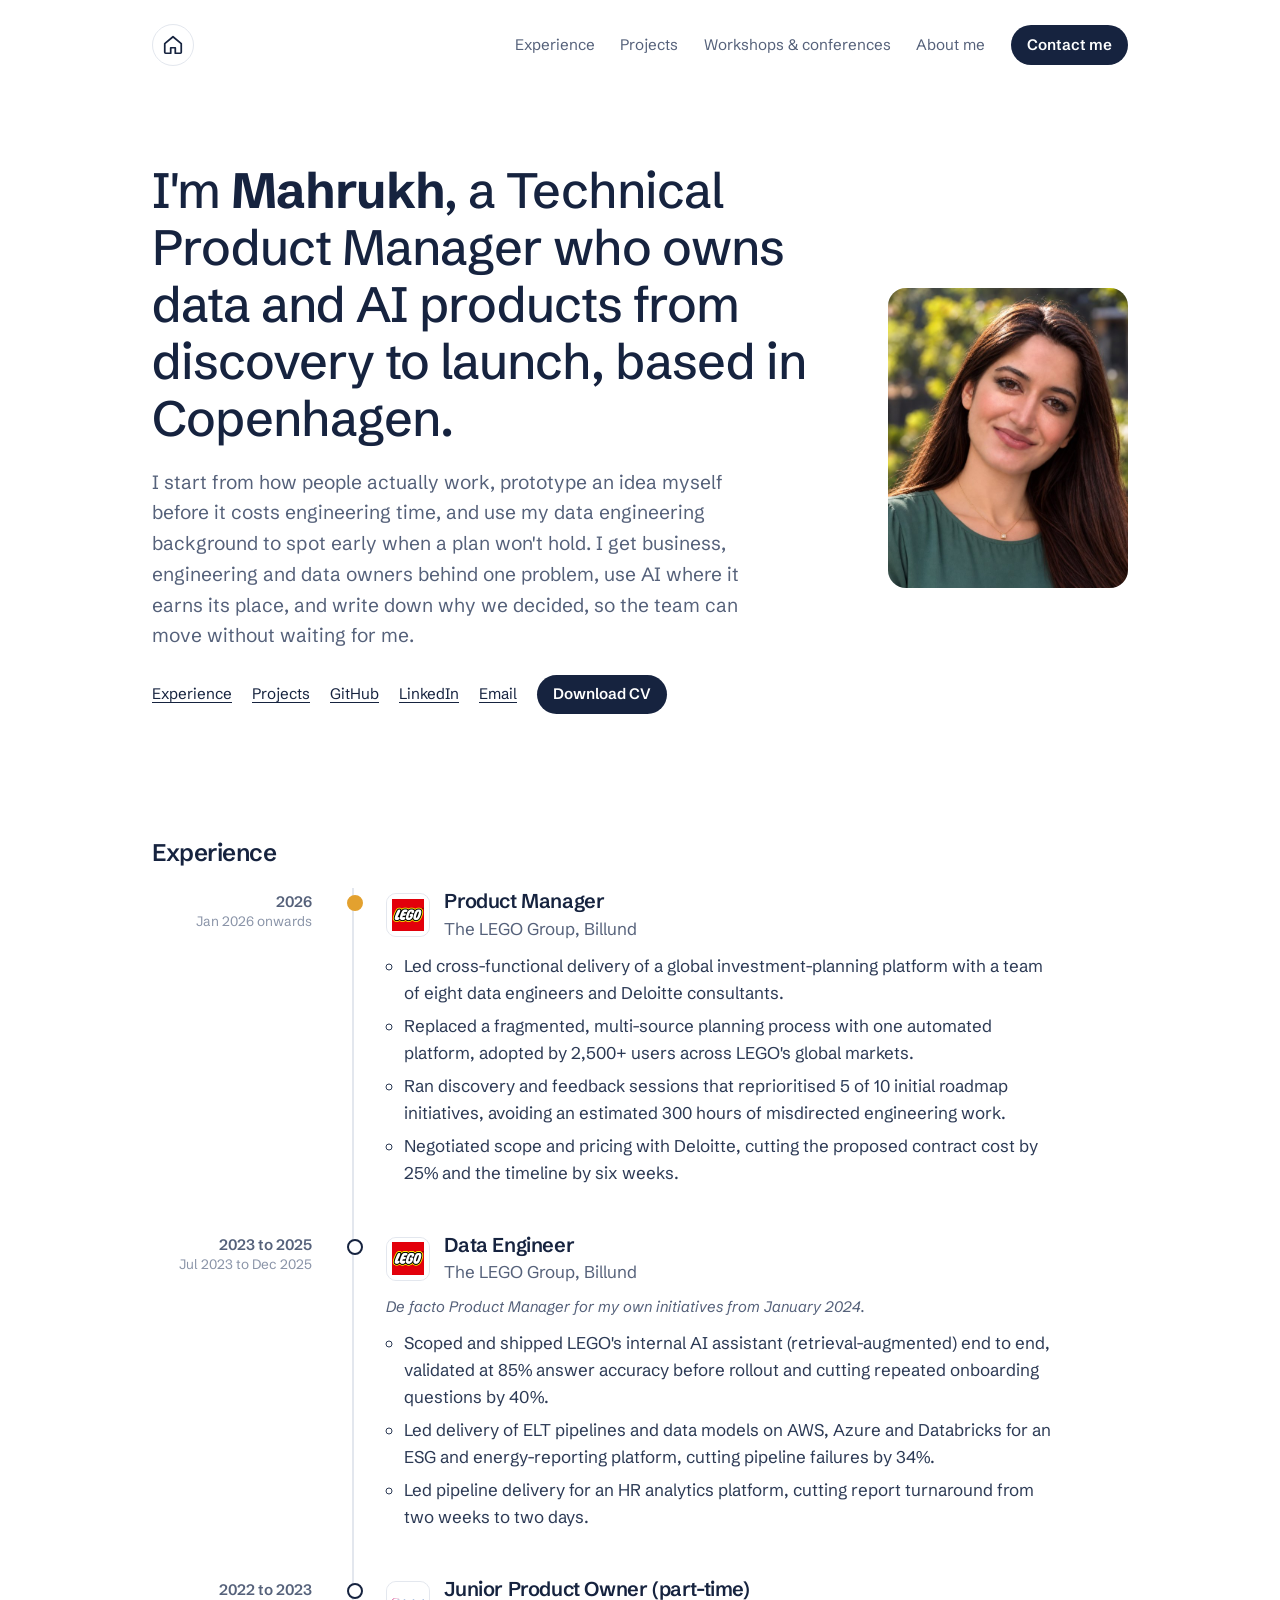
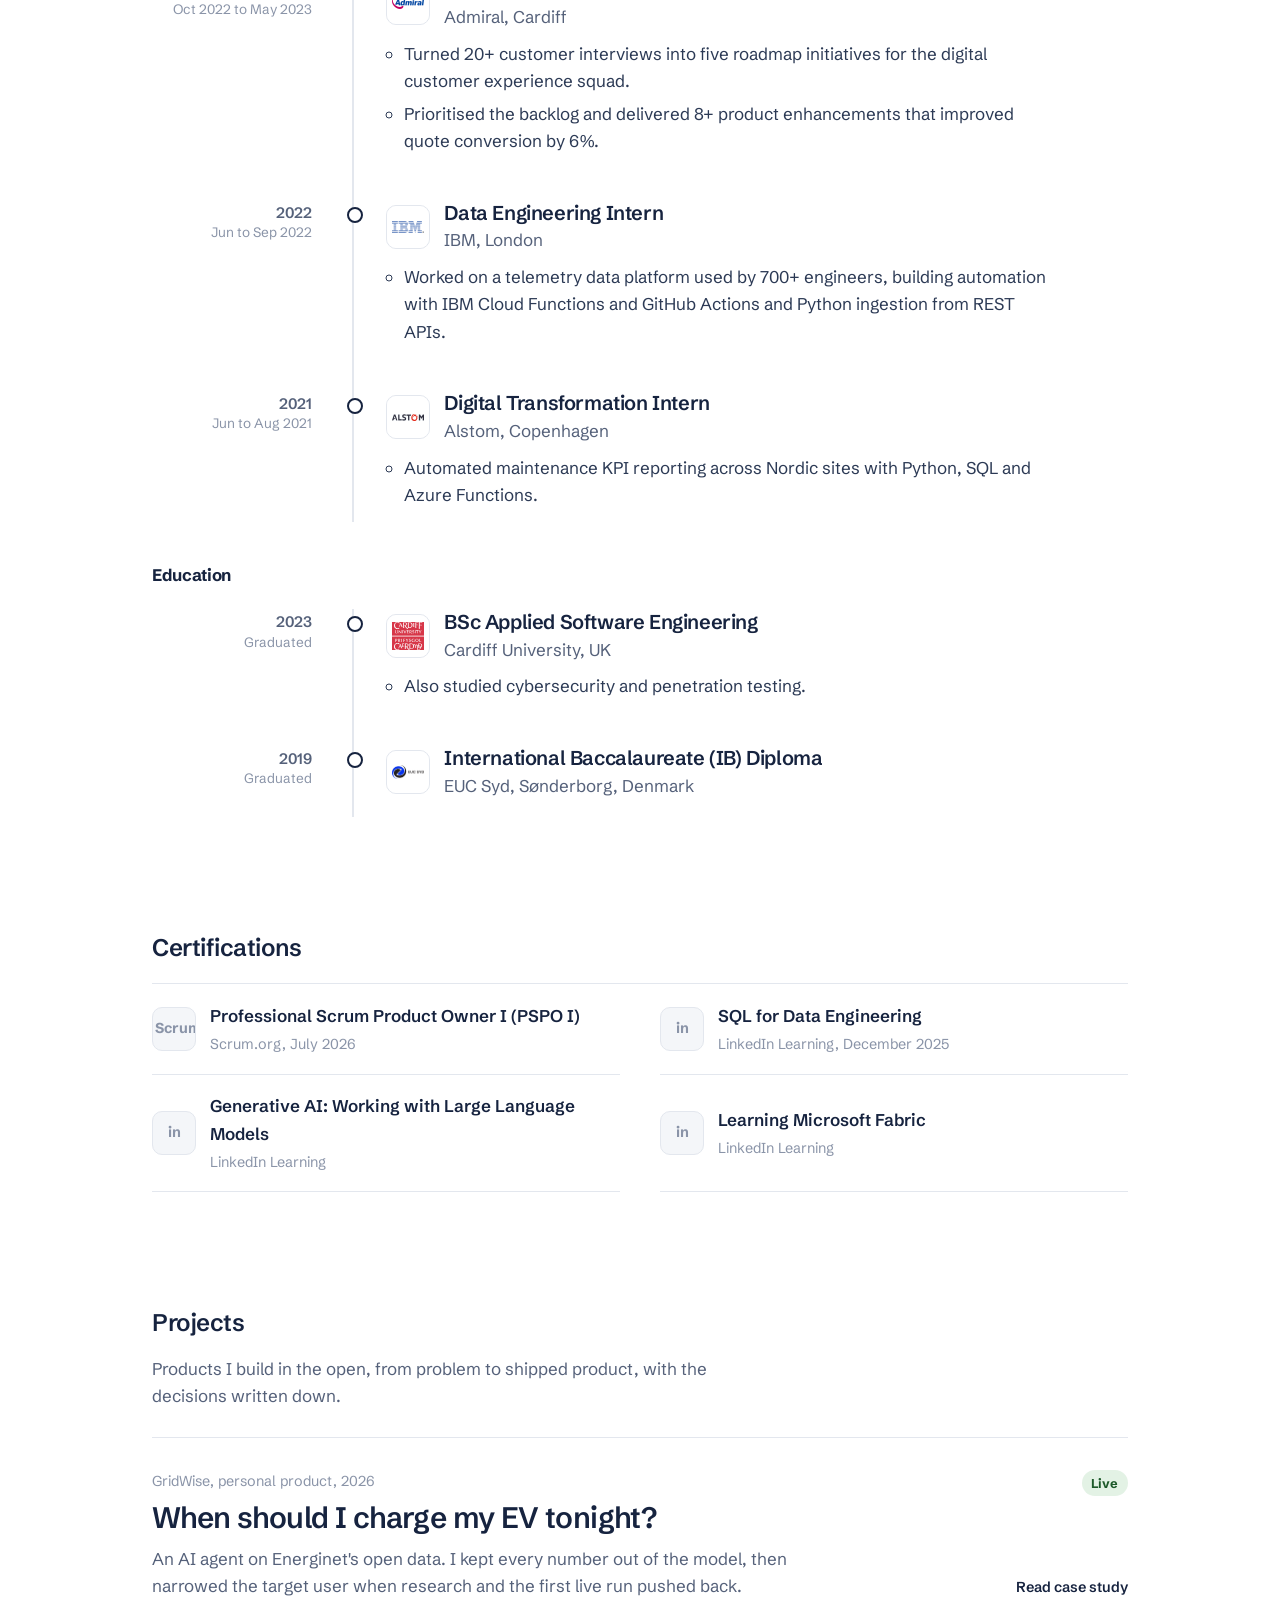
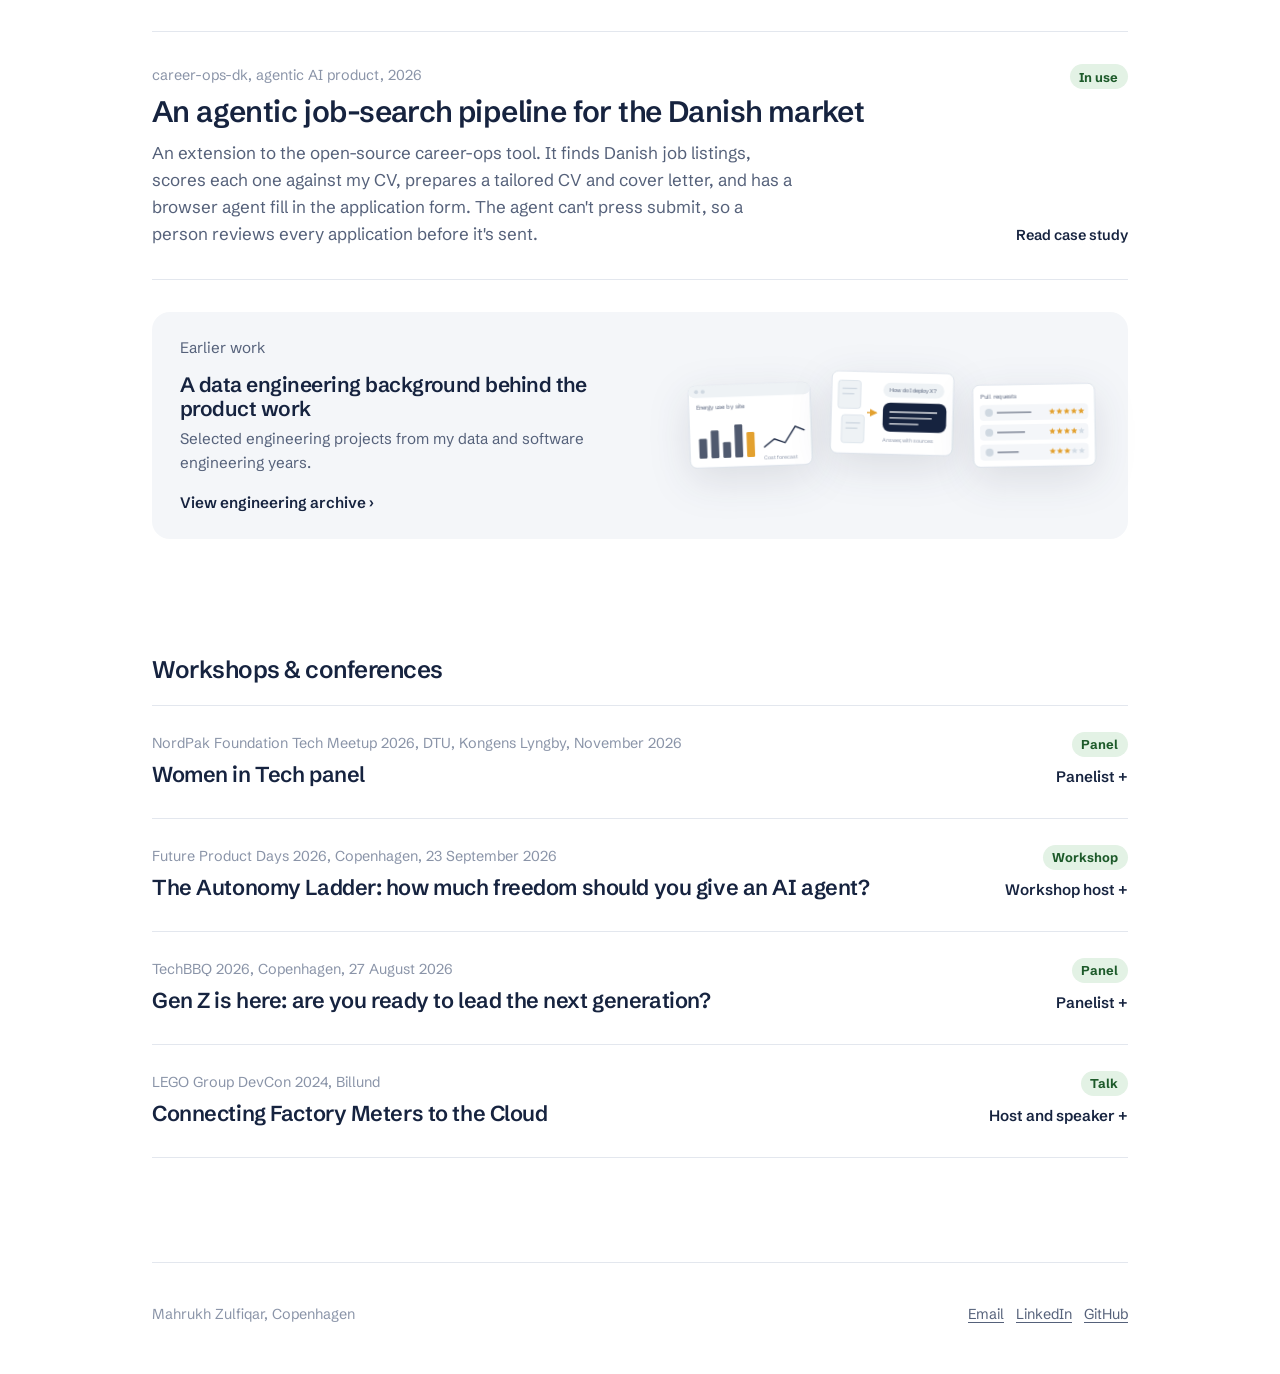
==== commit 8c27e55a: "Technical Product Manager headline" ====
--- a/index.html
+++ b/index.html
@@ -4,7 +4,7 @@
 <meta charset="utf-8">
 <meta name="viewport" content="width=device-width, initial-scale=1">
 <title>Mahrukh Zulfiqar, Product Manager</title>
-<meta name="description" content="Mahrukh Zulfiqar: Product Manager who owns data and AI products from discovery to launch, based in Copenhagen.">
+<meta name="description" content="Mahrukh Zulfiqar: Technical Product Manager who owns data and AI products from discovery to launch, based in Copenhagen.">
 <link rel="preconnect" href="https://fonts.googleapis.com">
 <link rel="preconnect" href="https://fonts.gstatic.com" crossorigin>
 <link href="https://fonts.googleapis.com/css2?family=Schibsted+Grotesk:wght@400;500;600;700&display=swap" rel="stylesheet">
@@ -25,7 +25,7 @@
 <main>
 <div class="intro">
   <div>
-    <h1>I'm <strong>Mahrukh</strong>, a Product Manager who owns data and AI products from discovery to launch, based in Copenhagen.</h1>
+    <h1>I'm <strong>Mahrukh</strong>, a Technical Product Manager who owns data and AI products from discovery to launch, based in Copenhagen.</h1>
     <p>I start from how people actually work, prototype an idea myself before it costs engineering time, and use my data engineering background to spot early when a plan won't hold. I get business, engineering and data owners behind one problem, use AI where it earns its place, and write down why we decided, so the team can move without waiting for me.</p>
     <div class="social">
       <a href="#experience">Experience</a>
@@ -211,6 +211,7 @@
         <img src="img/events/devcon.jpg" alt="Mahrukh at LEGO Group DevCon 2024" loading="lazy" onerror="this.remove()">
         <div>
         <p>Hosted the LEGO Group's internal developer conference as DevCon Pilot, for 1,000+ colleagues across Billund, London, Copenhagen and Budapest, and gave my first conference talk: the technical challenges and architecture behind connecting utility meters at the LEGO factory in Jiaxing to the cloud.</p>
+        <p class="post-link"><a href="https://lnkd.in/p/eZNeYfRZ">See the LinkedIn post</a></p>
         </div>
       </div>
     </details></li>
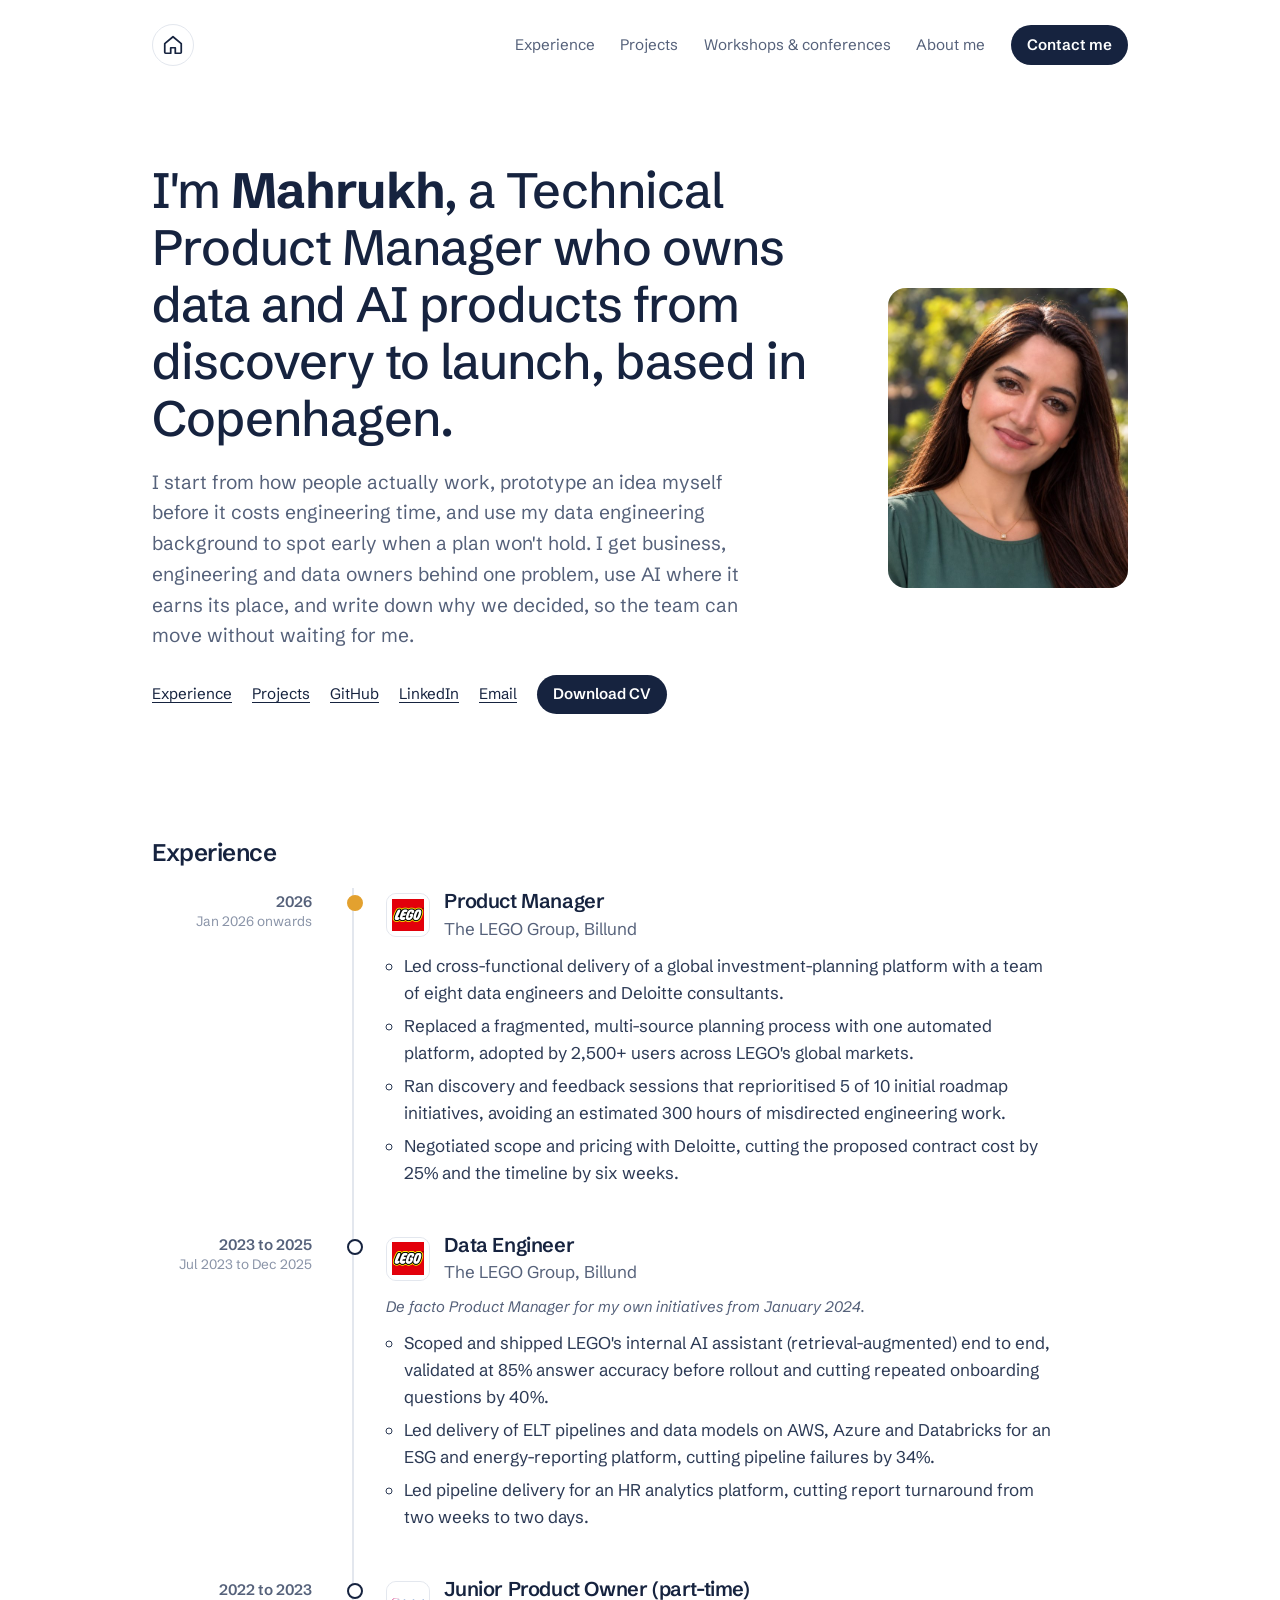
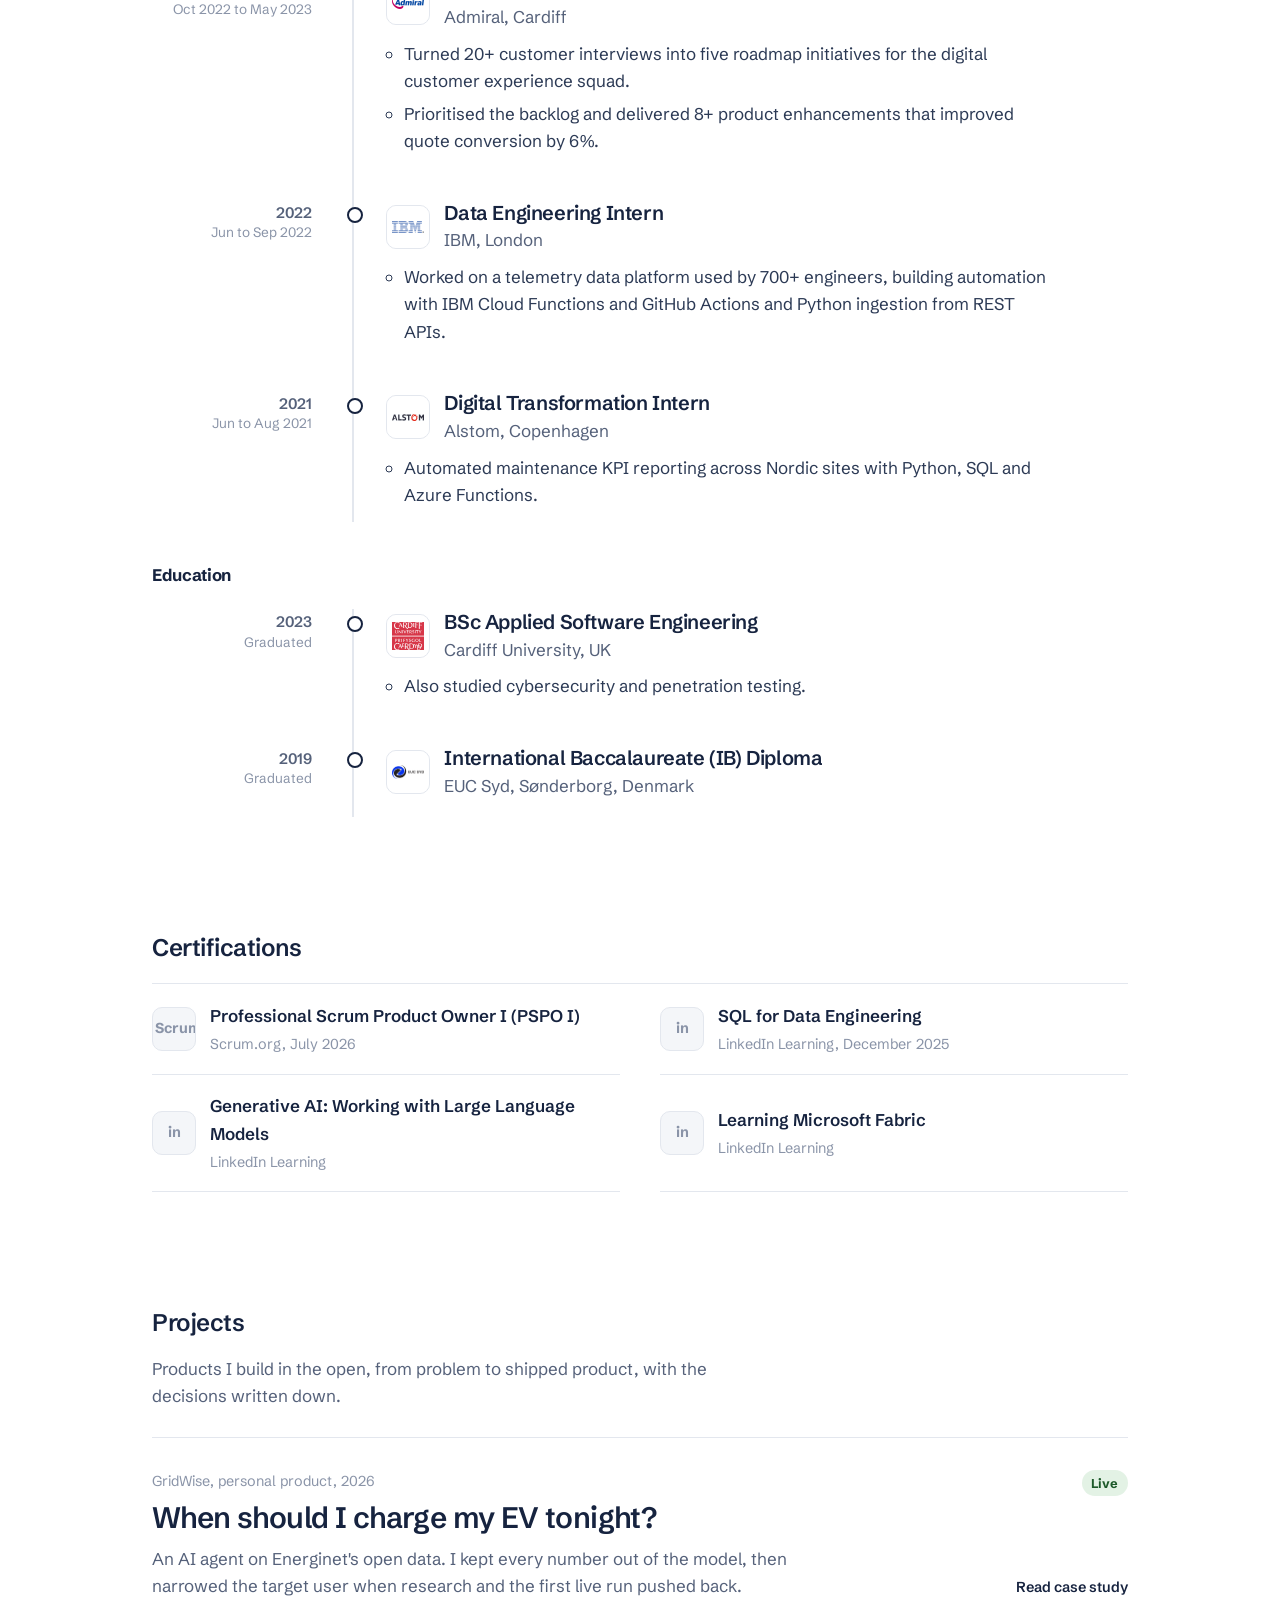
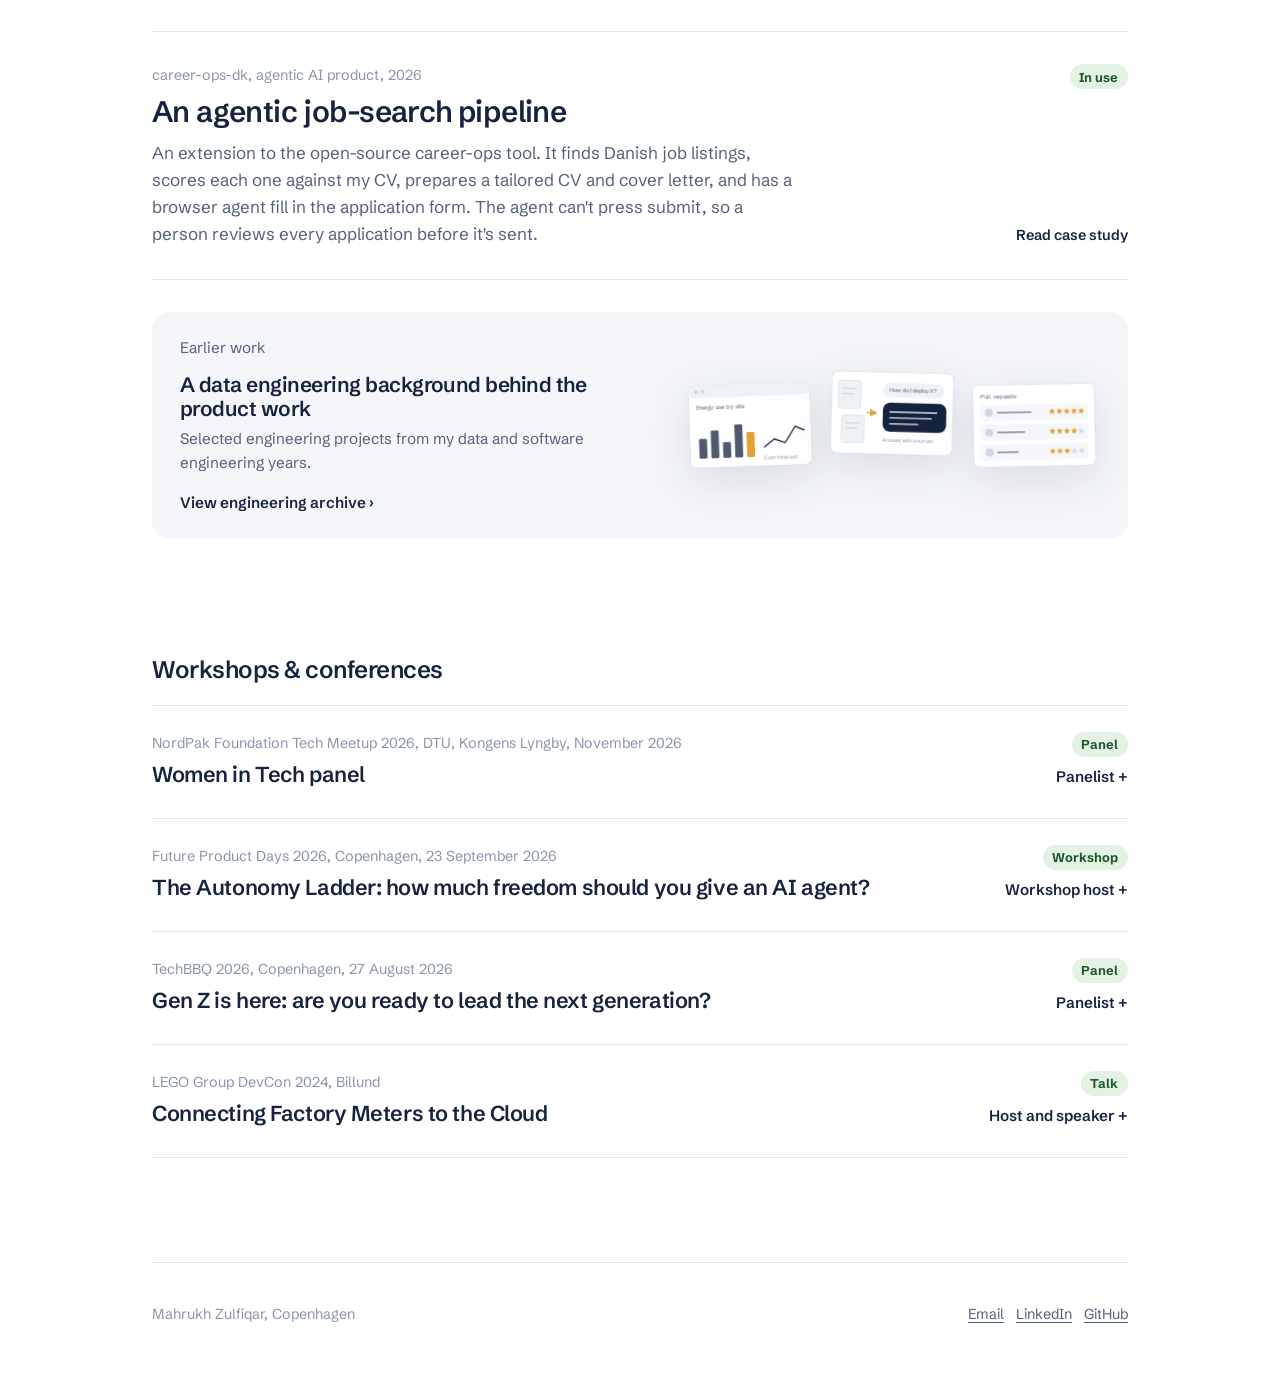
==== commit 9fb7b7eb: "career-ops-dk visuals and title" ====
--- a/index.html
+++ b/index.html
@@ -8,7 +8,7 @@
 <link rel="preconnect" href="https://fonts.googleapis.com">
 <link rel="preconnect" href="https://fonts.gstatic.com" crossorigin>
 <link href="https://fonts.googleapis.com/css2?family=Schibsted+Grotesk:wght@400;500;600;700&display=swap" rel="stylesheet">
-<link rel="stylesheet" href="style.css?v=19">
+<link rel="stylesheet" href="style.css?v=21">
 </head>
 <body>
 <div class="wrap">
@@ -128,7 +128,7 @@
       <div class="side"><span class="tag">Live</span><span class="go">Read case study</span></div></a></li>
     <li class="story"><a href="careerops.html"><div>
         <p class="meta">career-ops-dk, agentic AI product, 2026</p>
-        <h3>An agentic job-search pipeline for the Danish market</h3>
+        <h3>An agentic job-search pipeline</h3>
         <p>An extension to the open-source career-ops tool. It finds Danish job listings, scores each one against my CV, prepares a tailored CV and cover letter, and has a browser agent fill in the application form. The agent can't press submit, so a person reviews every application before it's sent.</p>
       </div>
       <div class="side"><span class="tag">In use</span><span class="go">Read case study</span></div></a></li>
--- a/style.css
+++ b/style.css
@@ -328,3 +328,31 @@
 .event .tag { display: inline-block; font-size: 0.8rem; font-weight: 700; padding: 0.15rem 0.6rem; border-radius: 999px; background: #e3f2e5; color: #1d5a2a; }
 .event .go { color: var(--ink); font-weight: 600; font-size: 0.95rem; }
 .event .meta { color: var(--ink-faint); font-size: 0.9rem; }
+/* GridWise interactive */
+.gw-try { margin: 2.5rem 0 1rem; padding: 1.75rem; border: 1px solid var(--line); border-radius: 16px; background: #fbfcfd; }
+.gw-try h2 { margin-top: 0 !important; }
+.gw-lede { color: var(--ink-soft); }
+.gw-controls { display: grid; grid-template-columns: repeat(4, minmax(0, 1fr)); gap: 0.75rem; margin: 1.25rem 0 1rem; }
+.gw-controls label { display: flex; flex-direction: column; gap: 0.3rem; font-size: 0.85rem; color: var(--ink-soft); }
+.gw-controls select { font: inherit; font-size: 1rem; color: var(--ink); padding: 0.5rem 0.6rem; border: 1px solid #cfd6df; border-radius: 10px; background: #fff; }
+.gw-controls select:focus-visible { outline: 2px solid #e3a12f; outline-offset: 1px; }
+.gw-result { font-size: 1.15rem !important; margin: 0.5rem 0 0.75rem; min-height: 3.4em; }
+.gw-legend { display: flex; gap: 1.5rem; font-size: 0.85rem; color: var(--ink); margin-bottom: 0.25rem; flex-wrap: wrap; }
+.gw-legend i { display: inline-block; width: 12px; height: 12px; border-radius: 3px; margin-right: 0.4rem; vertical-align: -1px; }
+.gw-chart { position: relative; }
+.gw-chart svg { width: 100%; height: auto; display: block; font-family: inherit; }
+.gw-tip { position: absolute; pointer-events: none; background: var(--ink); color: #fff; font-size: 0.8rem; line-height: 1.4; padding: 0.45rem 0.6rem; border-radius: 8px; white-space: nowrap; }
+.gw-note { font-size: 0.85rem !important; color: var(--ink-faint) !important; margin-bottom: 0; }
+@media (max-width: 40rem) { .gw-controls { grid-template-columns: repeat(2, minmax(0, 1fr)); } .gw-try { padding: 1.1rem; } }
+.gw-chart { overflow: hidden; touch-action: pan-y; }
+.gw-legend { row-gap: 0.4rem; }
+/* career-ops visuals */
+.cs figure.vis { margin: 2rem 0; }
+.cs figure.vis img { width: 100%; height: auto; display: block; border: 1px solid var(--line); border-radius: 16px; }
+.cs figure.vis figcaption { font-size: 0.85rem; color: var(--ink-faint); margin-top: 0.5rem; }
+.stat-strip { display: grid; grid-template-columns: repeat(3, minmax(0,1fr)); gap: 1rem; margin: 0 0 1rem; }
+.stat-strip div { padding: 1rem 1.1rem; border-radius: 14px; background: var(--tint); }
+.stat-strip strong { display: block; font-size: 1.6rem; color: var(--ink); letter-spacing: -0.02em; }
+.stat-strip span { display: block; font-size: 0.88rem; color: var(--ink-soft); line-height: 1.4; margin-top: 0.2rem; }
+@media (max-width: 40rem) { .stat-strip { grid-template-columns: 1fr; } }
+.cs figure.vis, .stat-strip { width: min(55rem, calc(100vw - 3rem)); max-width: none; }
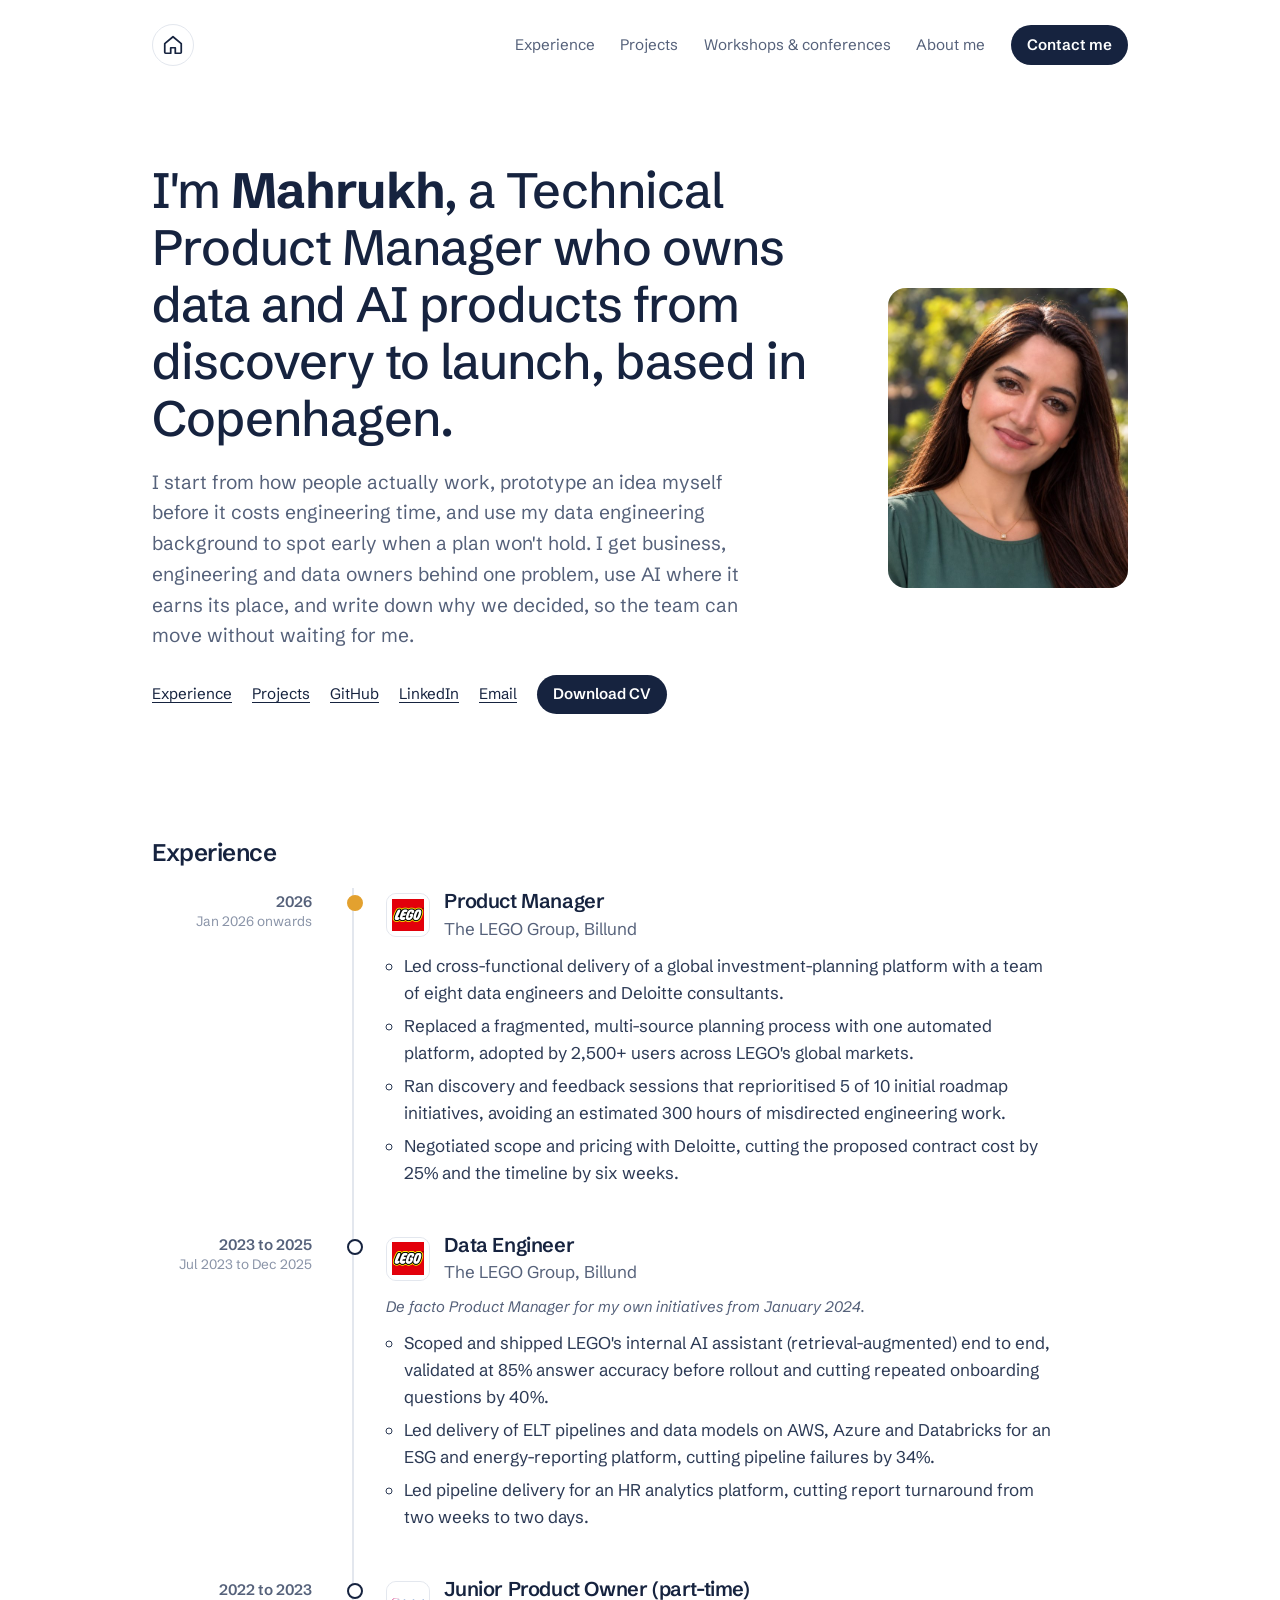
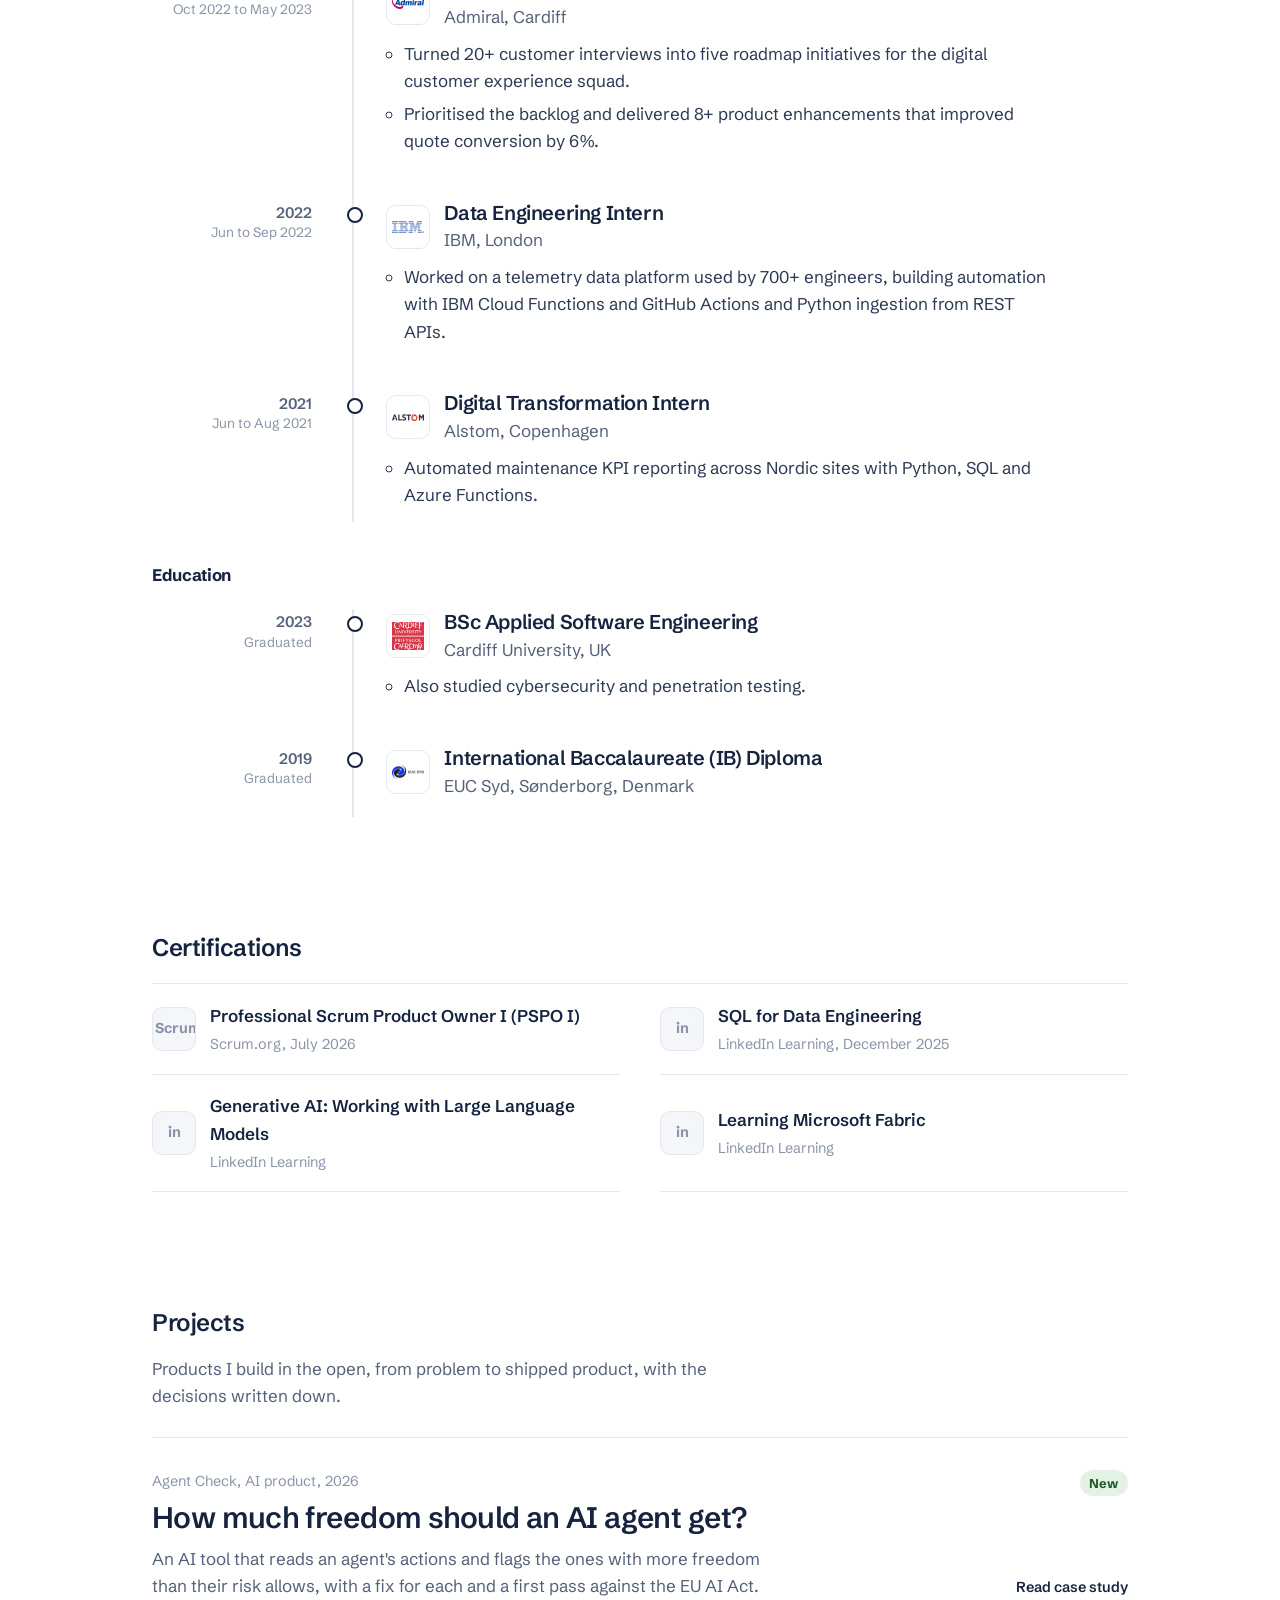
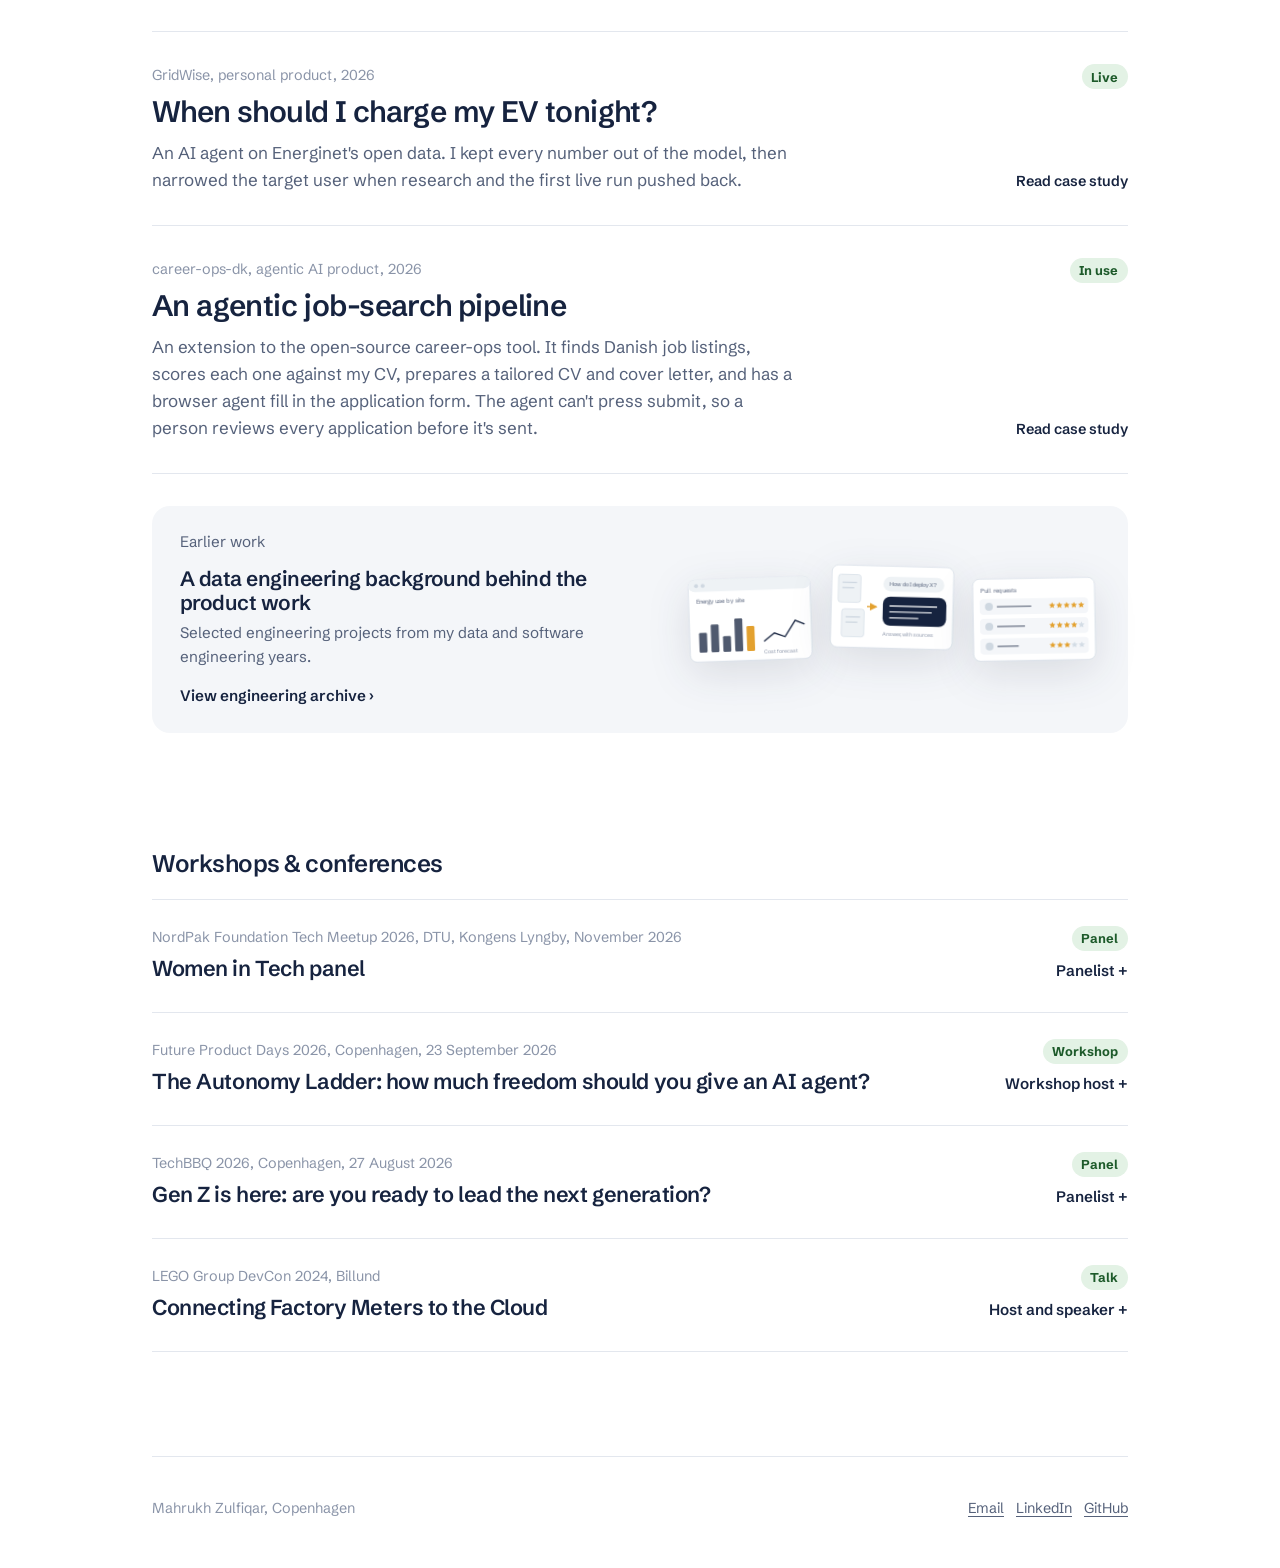
==== commit cd46fd0b: "Agent Check case study and workshop offer" ====
--- a/index.html
+++ b/index.html
@@ -8,7 +8,7 @@
 <link rel="preconnect" href="https://fonts.googleapis.com">
 <link rel="preconnect" href="https://fonts.gstatic.com" crossorigin>
 <link href="https://fonts.googleapis.com/css2?family=Schibsted+Grotesk:wght@400;500;600;700&display=swap" rel="stylesheet">
-<link rel="stylesheet" href="style.css?v=21">
+<link rel="stylesheet" href="style.css?v=22">
 </head>
 <body>
 <div class="wrap">
@@ -120,6 +120,12 @@
   <div class="section-title"><h2 id="proj-h">Projects</h2></div>
   <p class="lead-sm">Products I build in the open, from problem to shipped product, with the decisions written down.</p>
   <ul class="stories">
+    <li class="story"><a href="agentcheck.html"><div>
+        <p class="meta">Agent Check, AI product, 2026</p>
+        <h3>How much freedom should an AI agent get?</h3>
+        <p>An AI tool that reads an agent's actions and flags the ones with more freedom than their risk allows, with a fix for each and a first pass against the EU AI Act.</p>
+      </div>
+      <div class="side"><span class="tag">New</span><span class="go">Read case study</span></div></a></li>
     <li class="story"><a href="gridwise.html"><div>
         <p class="meta">GridWise, personal product, 2026</p>
         <h3>When should I charge my EV tonight?</h3>
--- a/style.css
+++ b/style.css
@@ -356,3 +356,17 @@
 .stat-strip span { display: block; font-size: 0.88rem; color: var(--ink-soft); line-height: 1.4; margin-top: 0.2rem; }
 @media (max-width: 40rem) { .stat-strip { grid-template-columns: 1fr; } }
 .cs figure.vis, .stat-strip { width: min(55rem, calc(100vw - 3rem)); max-width: none; }
+/* workshop offer */
+.offer-head .btns { margin-top: 1.5rem; }
+.offer { padding: 2.5rem 0 0.5rem; }
+.offer h2 { font-size: 1.6rem; margin: 0 0 0.75rem; }
+.offer-grid { display: grid; grid-template-columns: repeat(3, minmax(0,1fr)); gap: 1rem; margin-top: 1.25rem; }
+.offer-grid.two { grid-template-columns: repeat(2, minmax(0,1fr)); }
+.offer-grid > div { background: var(--tint); border-radius: 14px; padding: 1.2rem 1.25rem; border-top: 4px solid #e3a12f; }
+.offer-grid h3 { margin: 0 0 0.4rem; font-size: 1.1rem; }
+.offer-grid p { margin: 0; color: var(--ink-soft); font-size: 0.98rem; line-height: 1.55; }
+.steps { padding-left: 1.3rem; max-width: 46rem; }
+.steps > li { margin-bottom: 1rem; line-height: 1.6; }
+.steps ul { margin: 0.5rem 0 0; padding-left: 1.1rem; color: var(--ink-soft); }
+.offer .who { margin-top: 1.25rem; max-width: 46rem; color: var(--ink-soft); }
+@media (max-width: 52rem) { .offer-grid, .offer-grid.two { grid-template-columns: 1fr; } }
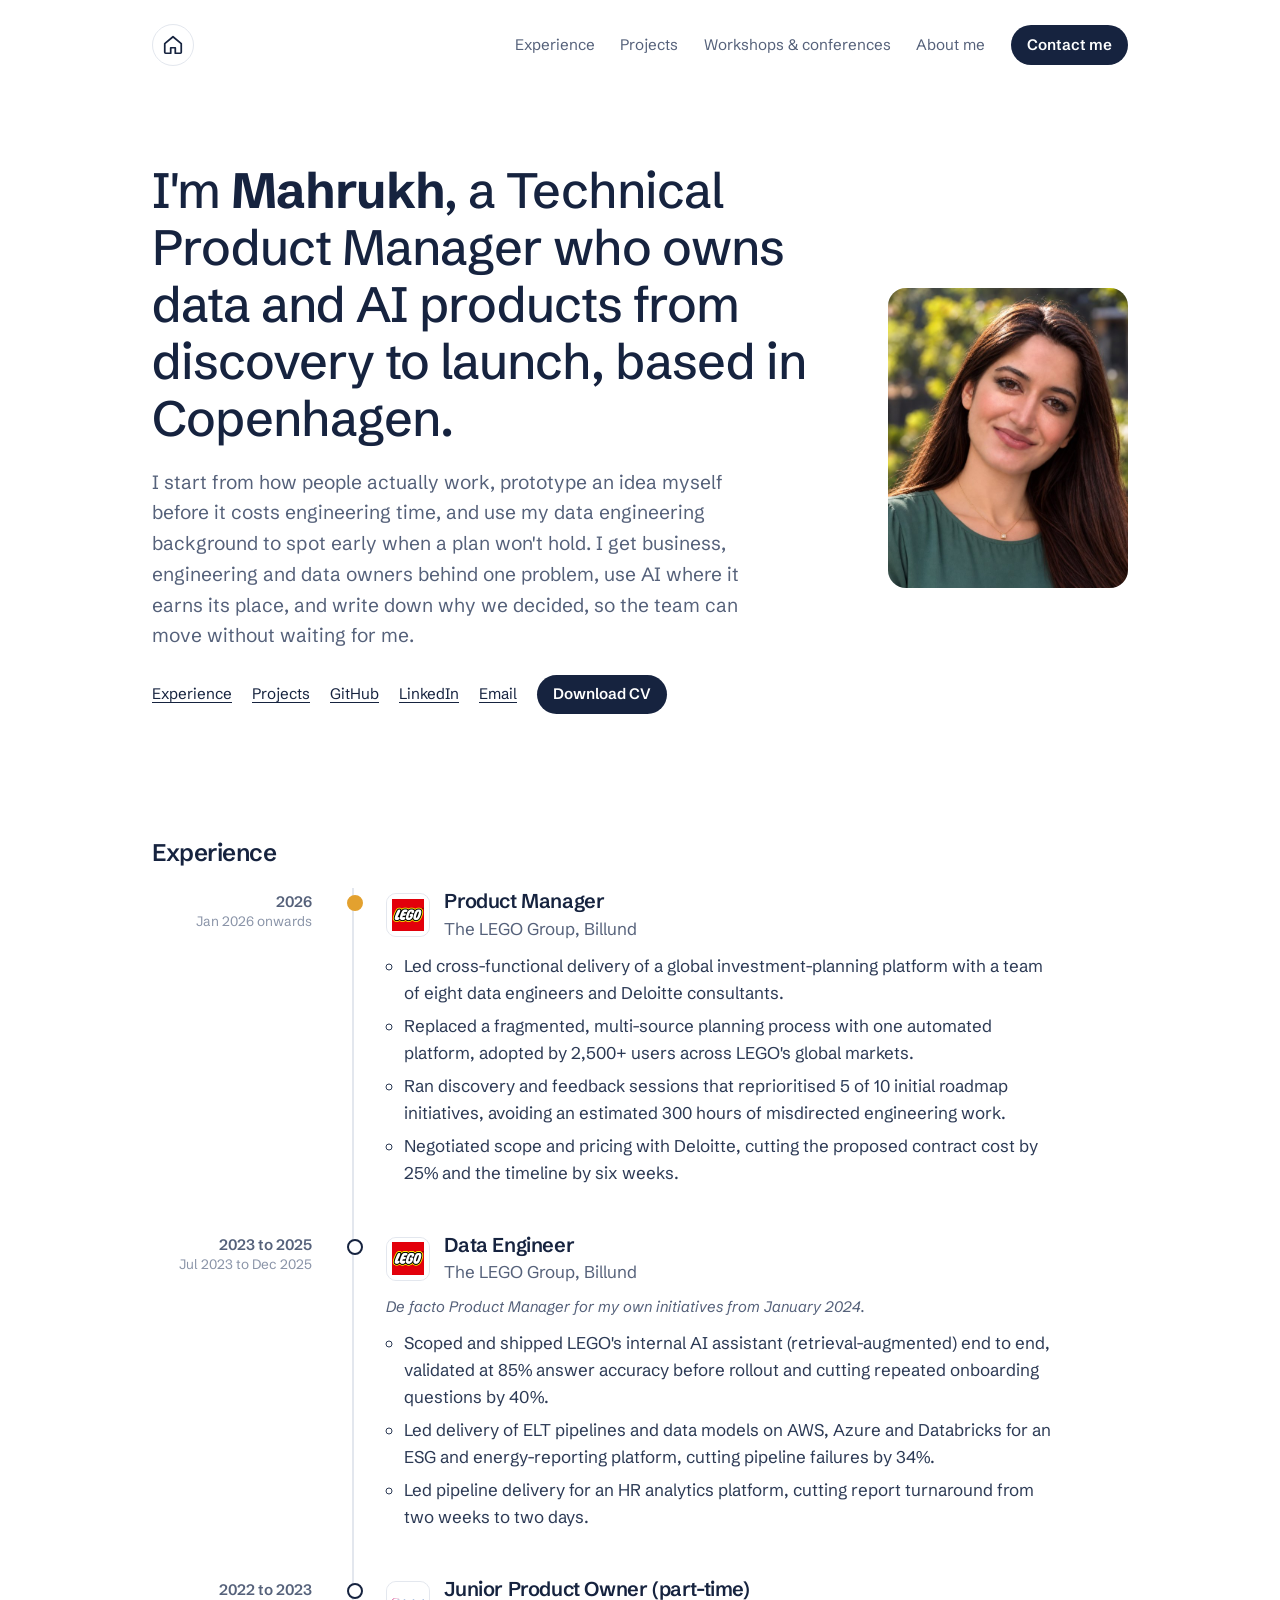
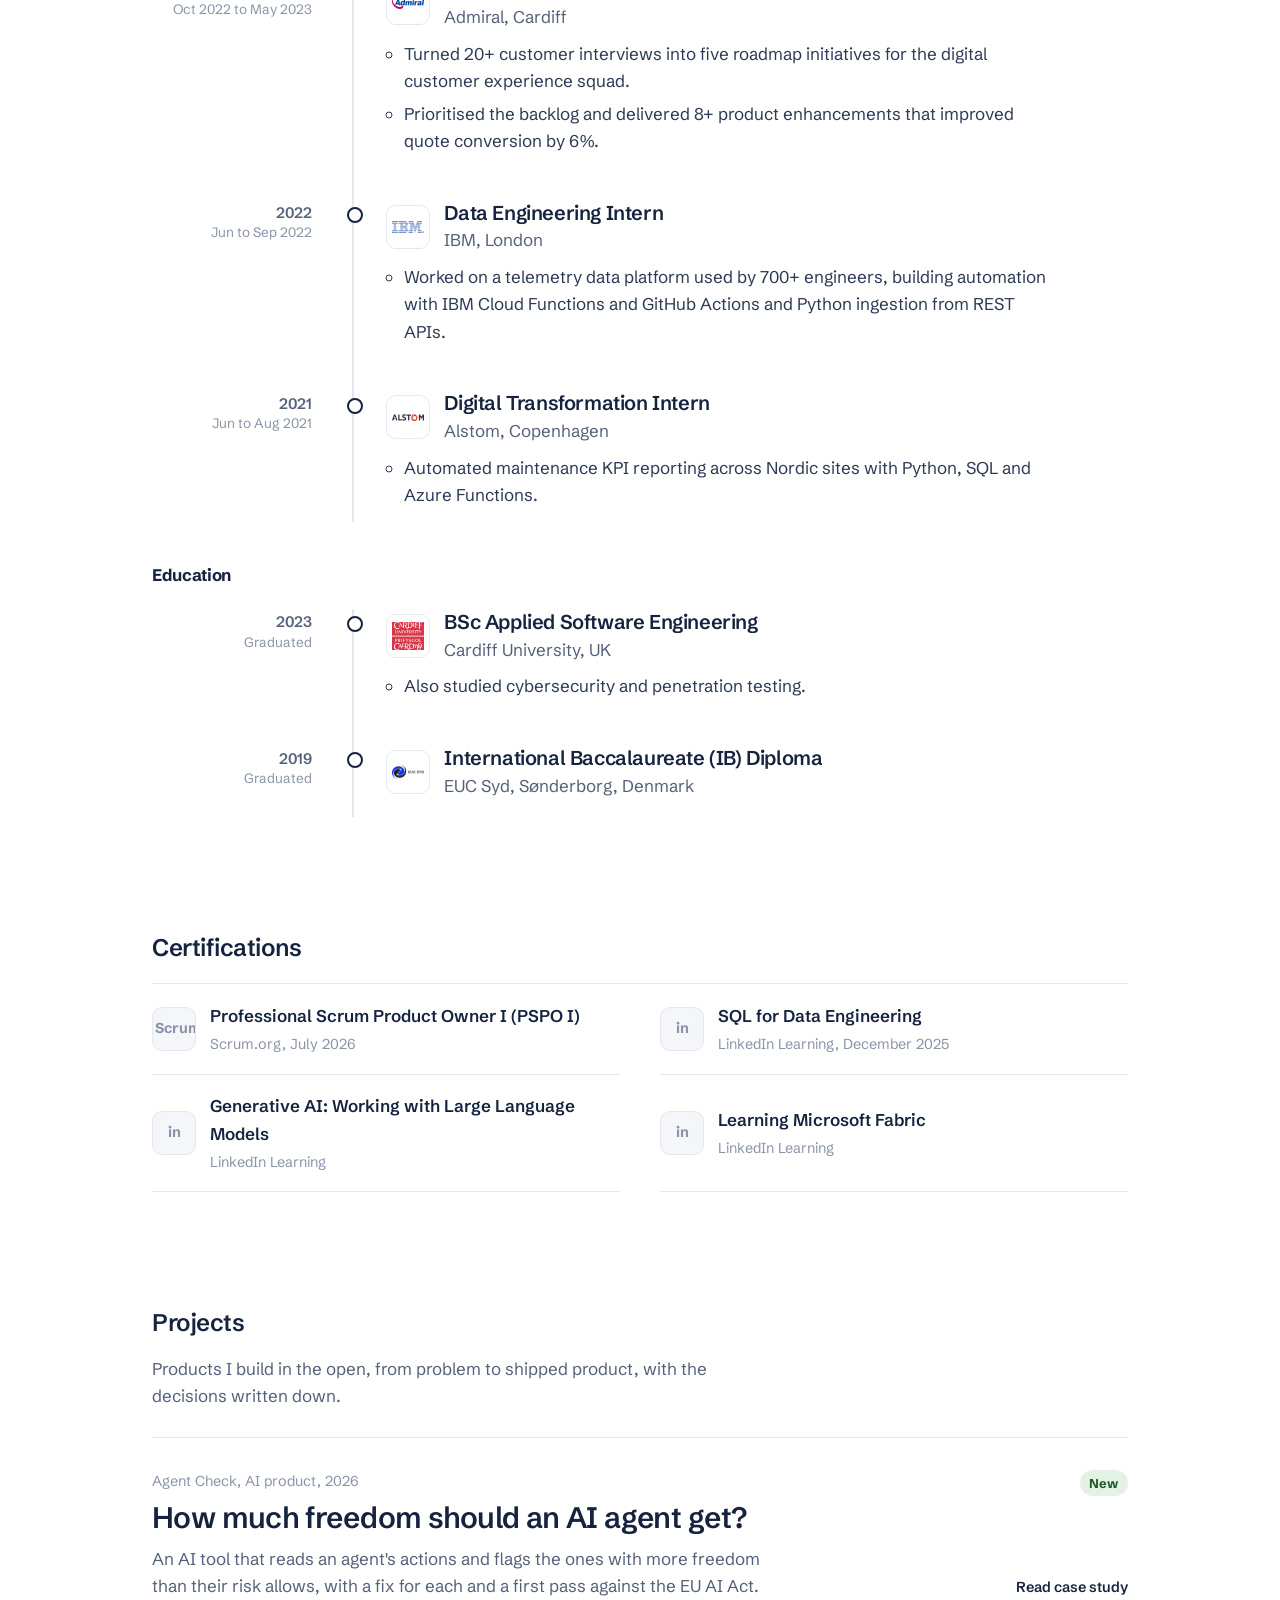
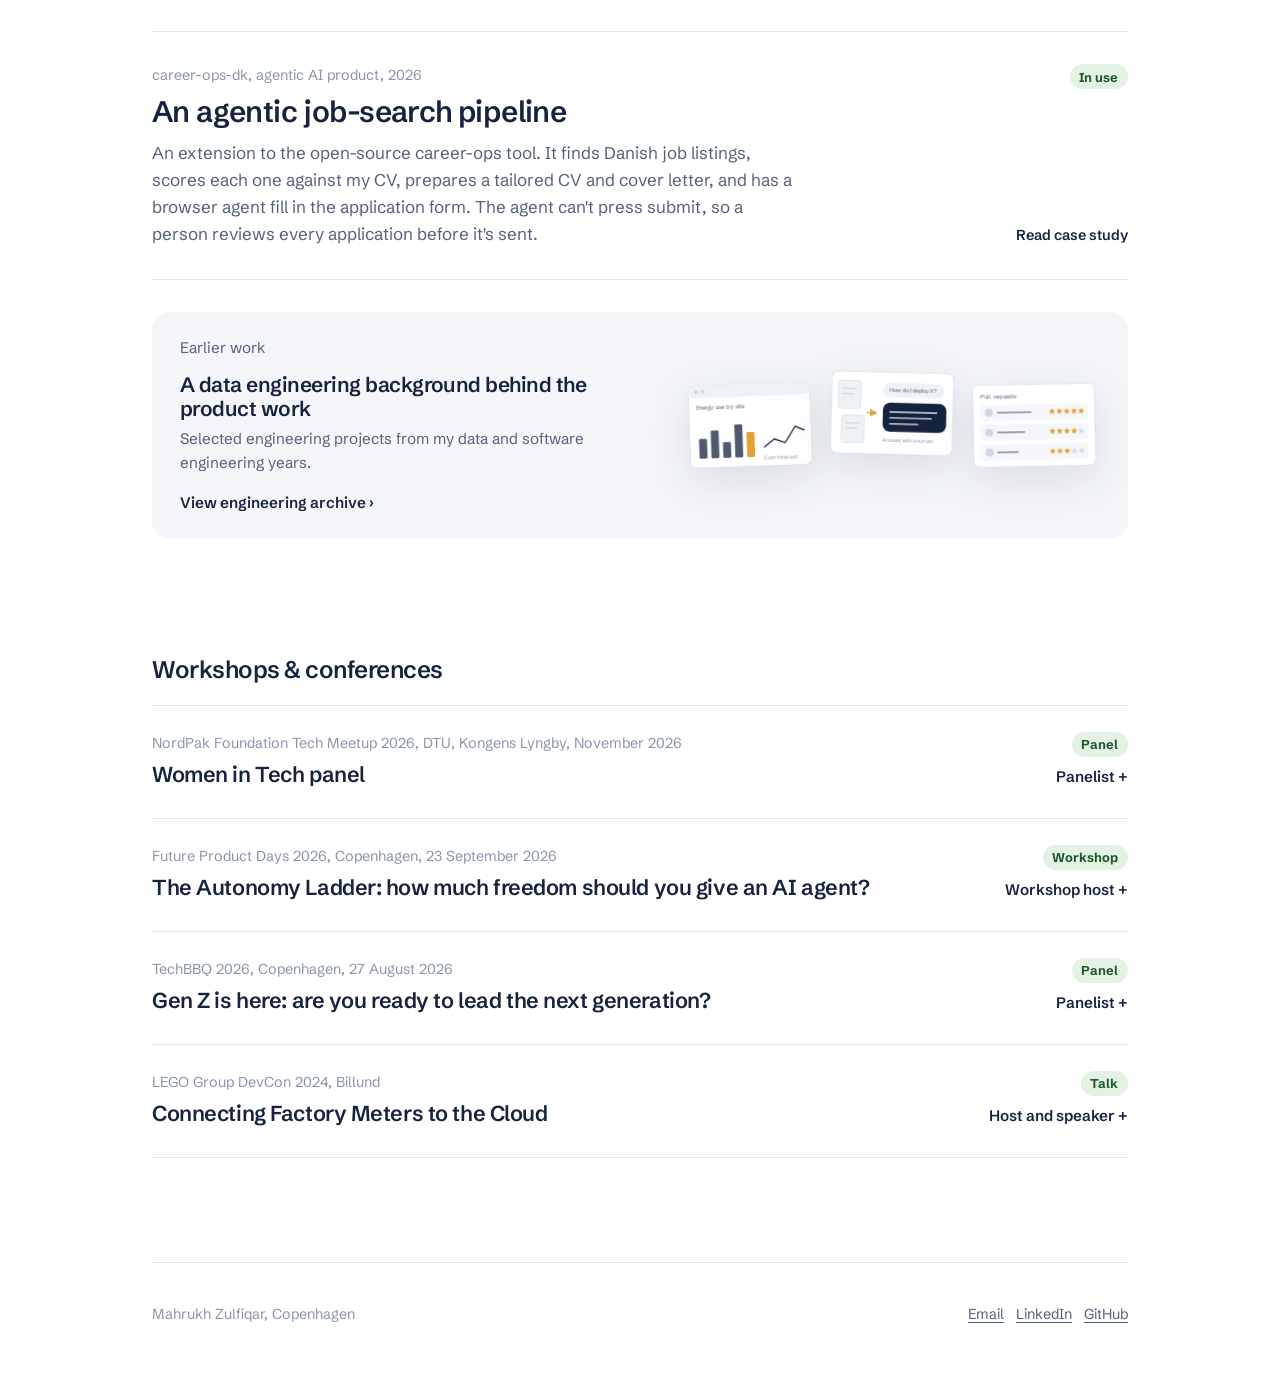
==== commit de5f9b37: "Remove GridWise from the site" ====
--- a/index.html
+++ b/index.html
@@ -126,12 +126,6 @@
         <p>An AI tool that reads an agent's actions and flags the ones with more freedom than their risk allows, with a fix for each and a first pass against the EU AI Act.</p>
       </div>
       <div class="side"><span class="tag">New</span><span class="go">Read case study</span></div></a></li>
-    <li class="story"><a href="gridwise.html"><div>
-        <p class="meta">GridWise, personal product, 2026</p>
-        <h3>When should I charge my EV tonight?</h3>
-        <p>An AI agent on Energinet's open data. I kept every number out of the model, then narrowed the target user when research and the first live run pushed back.</p>
-      </div>
-      <div class="side"><span class="tag">Live</span><span class="go">Read case study</span></div></a></li>
     <li class="story"><a href="careerops.html"><div>
         <p class="meta">career-ops-dk, agentic AI product, 2026</p>
         <h3>An agentic job-search pipeline</h3>
